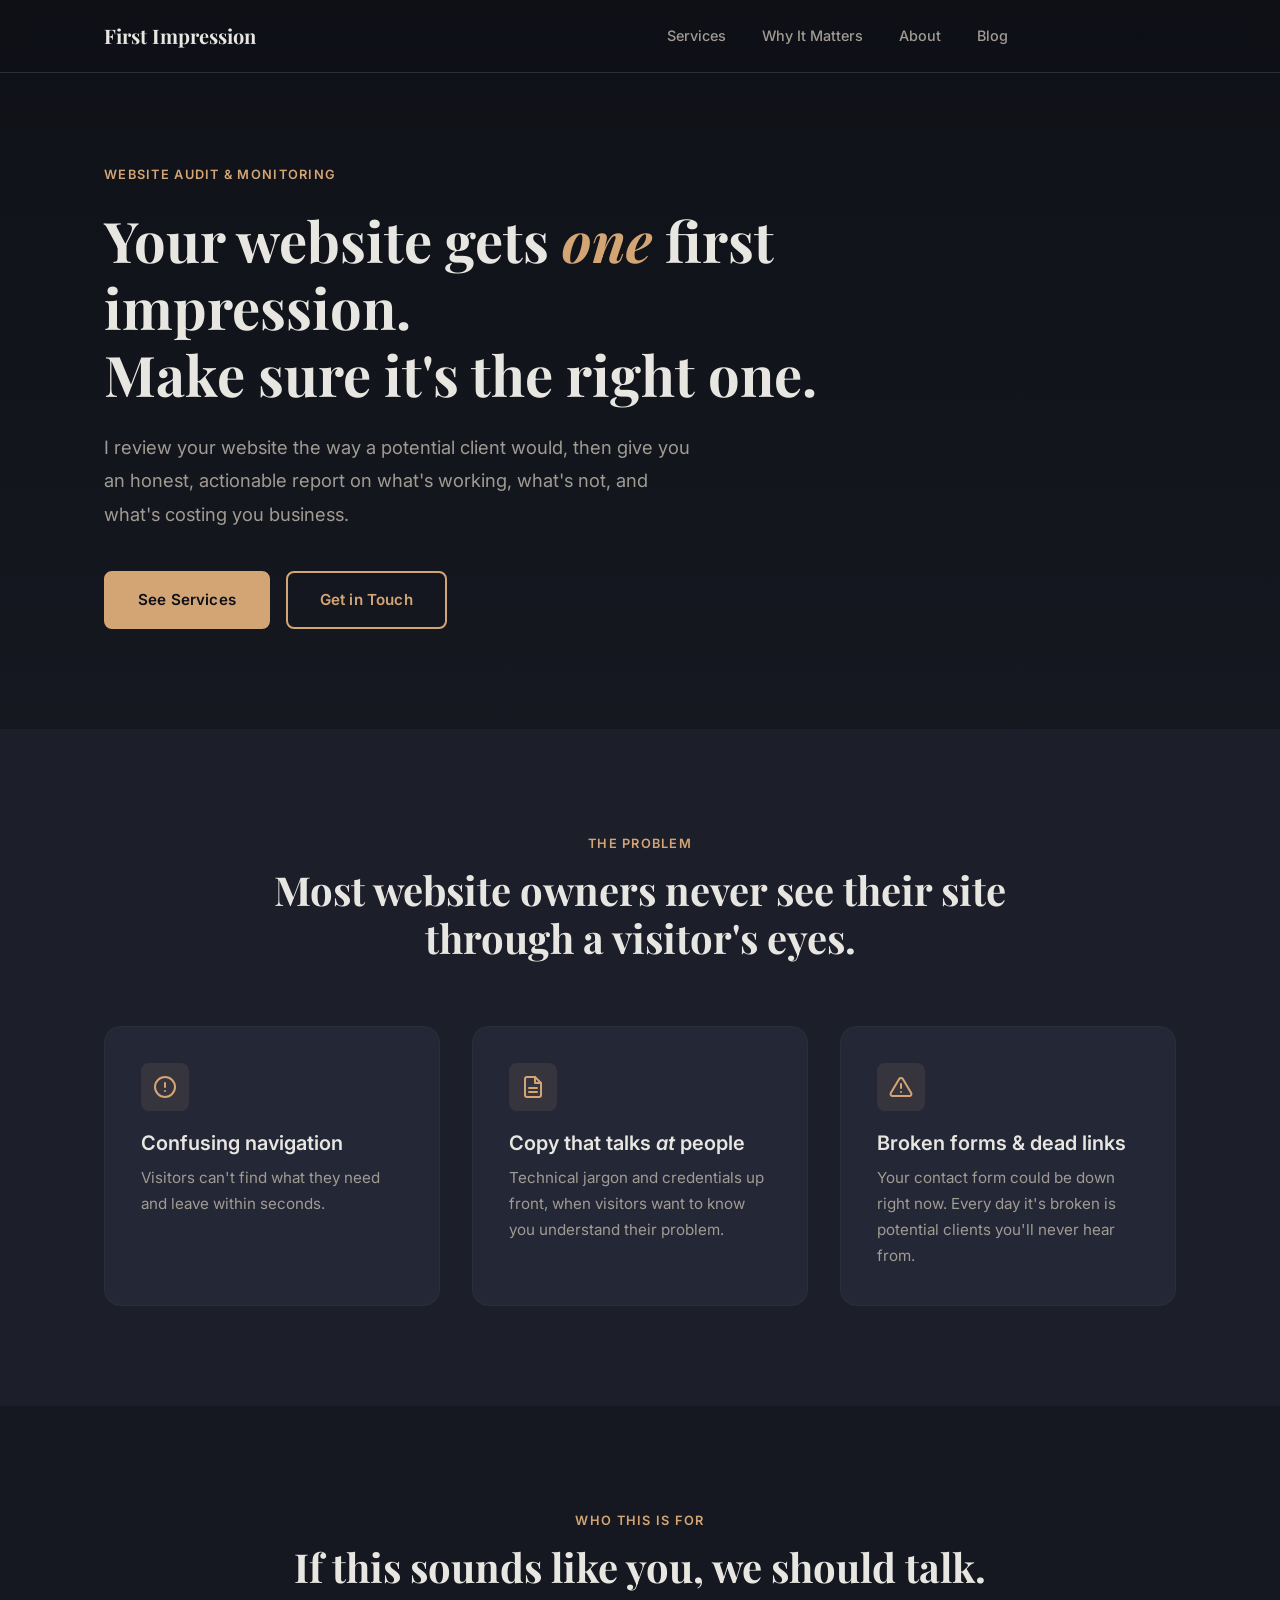
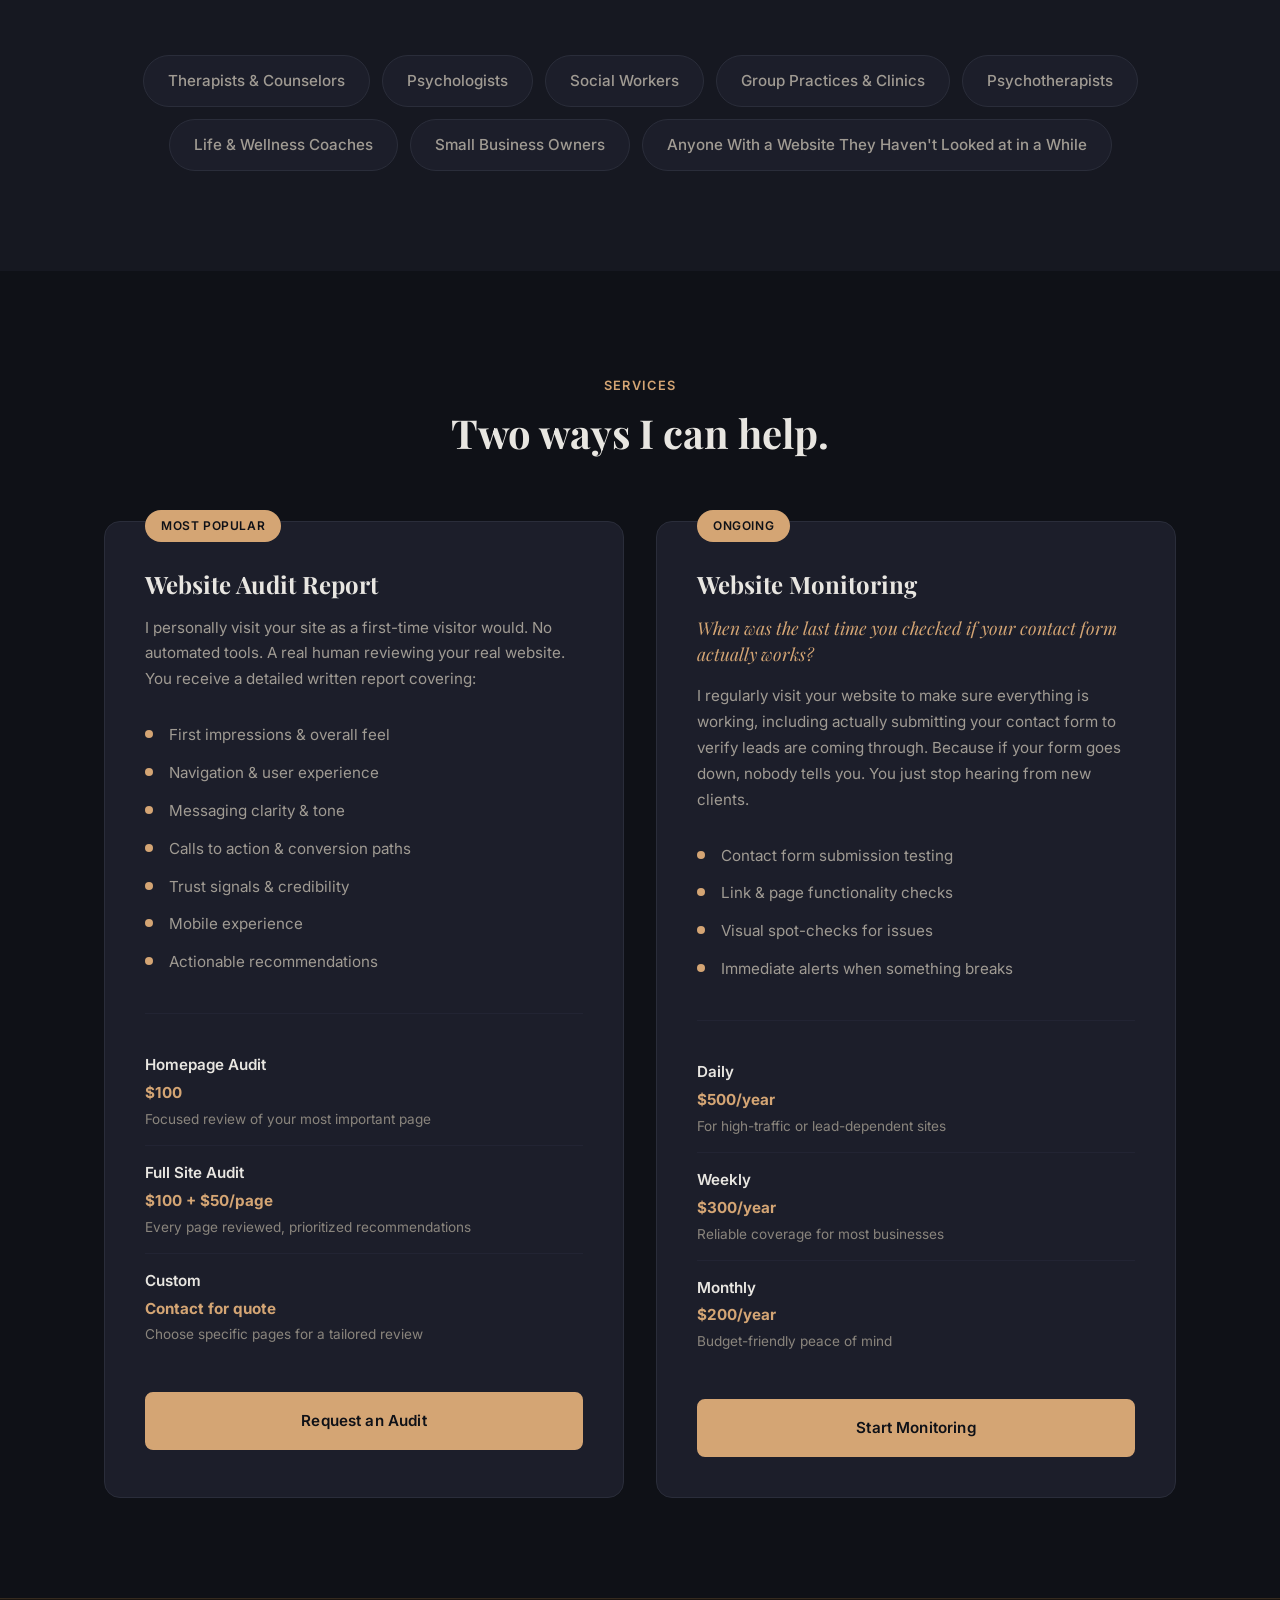
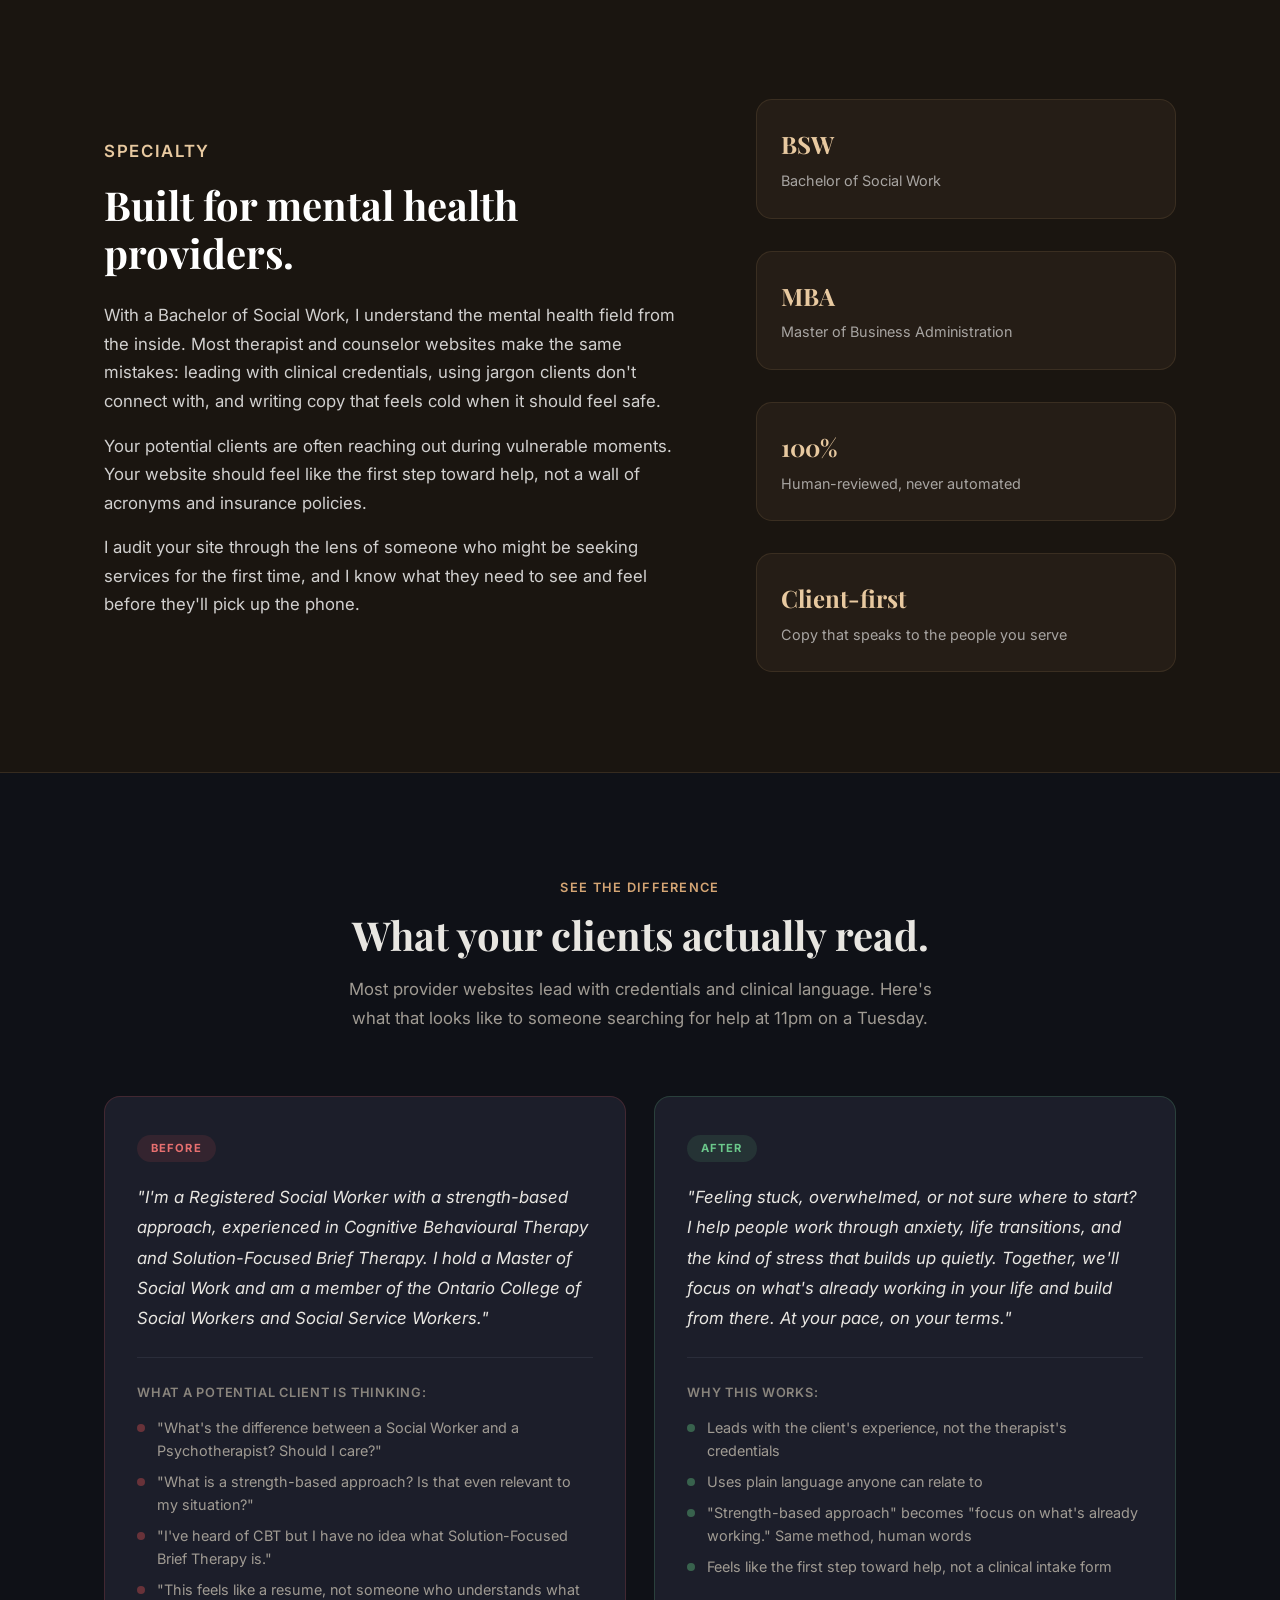
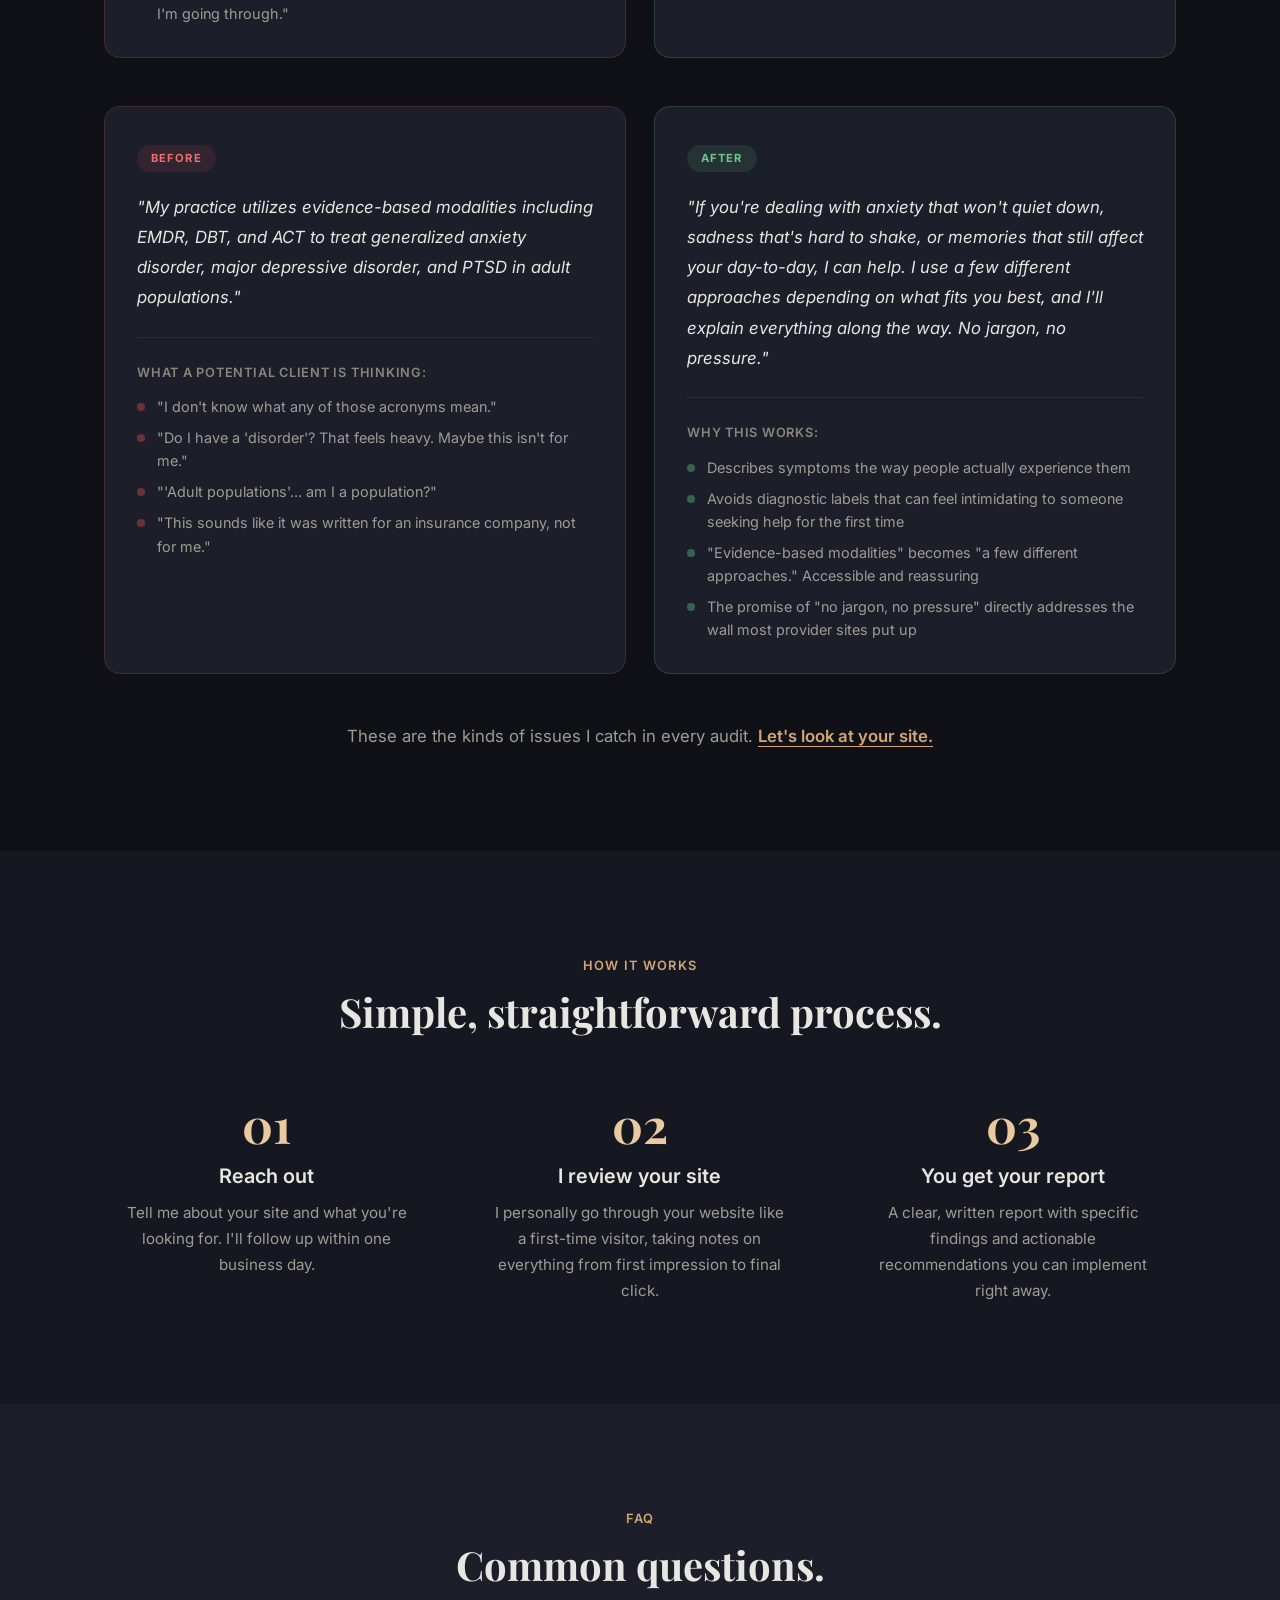
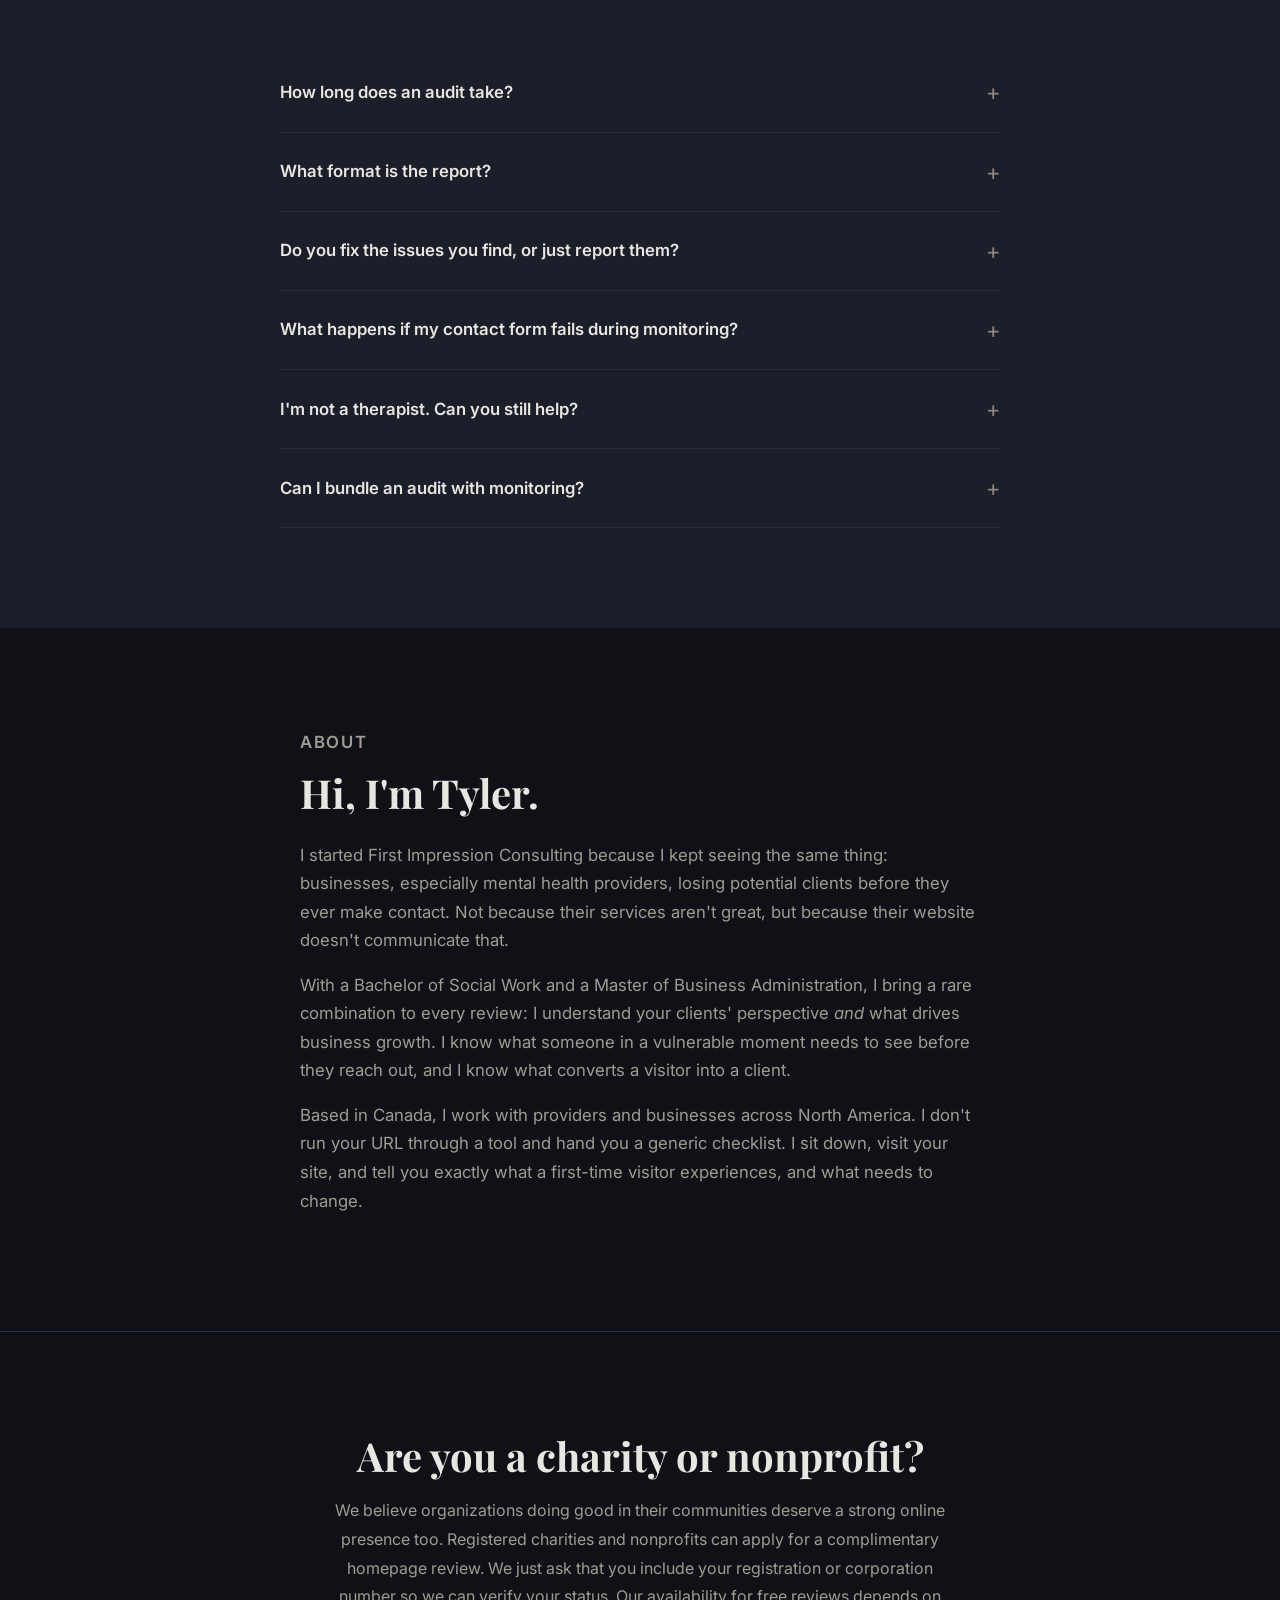
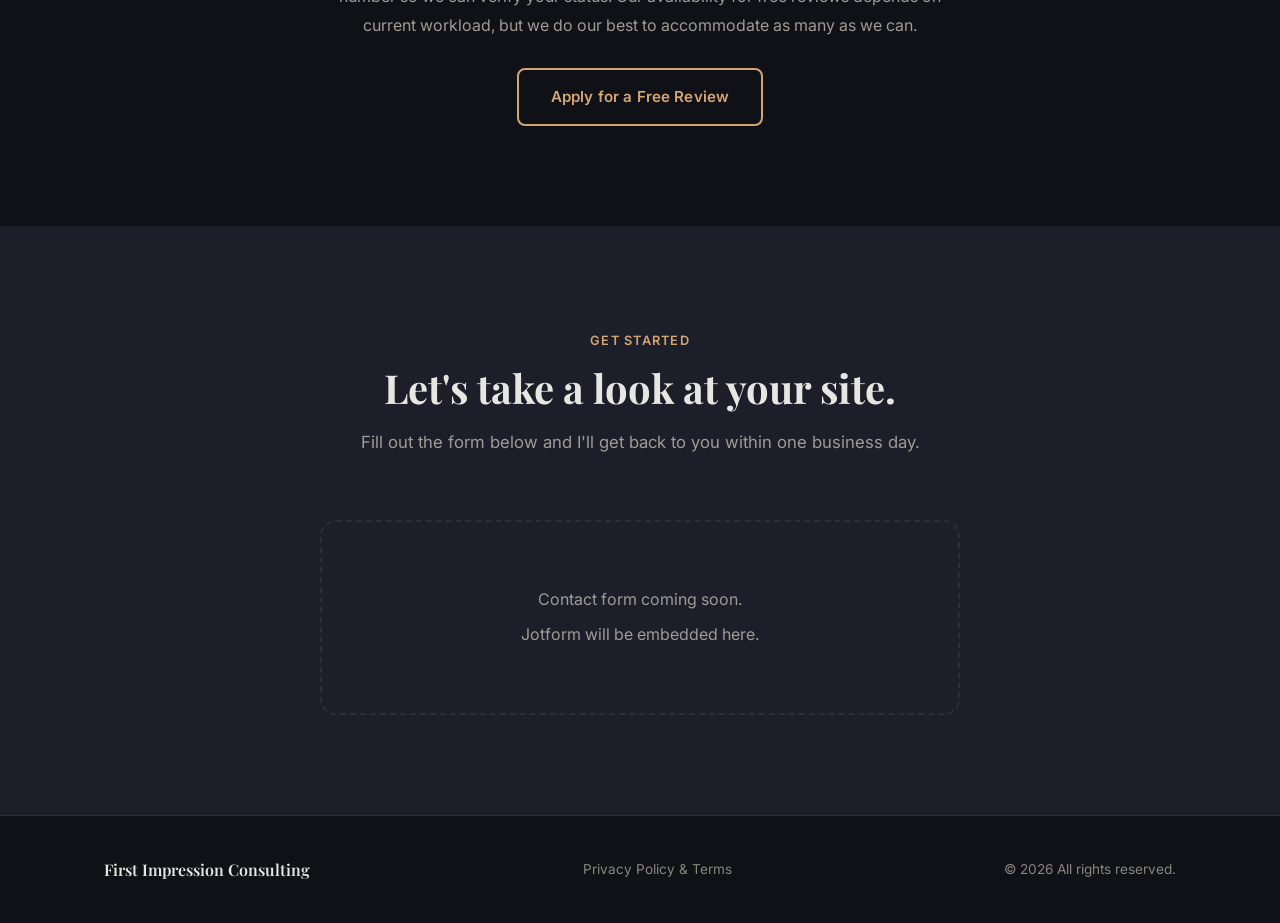
==== index.html @ d7496bbf "Initial site build: First Impression Consulting Dark-mode website with audit and monitoring services" ====
<!DOCTYPE html>
<html lang="en">
<head>
  <meta charset="UTF-8">
  <meta name="viewport" content="width=device-width, initial-scale=1.0">
  <title>First Impression Consulting | Website Audits &amp; Monitoring</title>
  <meta name="description" content="Expert website audits and ongoing monitoring for businesses and mental health providers. Get an honest first impression of your site from a real person.">
  <meta property="og:title" content="First Impression Consulting | Website Audits & Monitoring">
  <meta property="og:description" content="I review your website the way a potential client would, then give you an honest, actionable report on what's working, what's not, and what's costing you business.">
  <meta property="og:type" content="website">
  <meta property="og:locale" content="en_US">
  <meta name="twitter:card" content="summary">
  <meta name="twitter:title" content="First Impression Consulting | Website Audits & Monitoring">
  <meta name="twitter:description" content="I review your website the way a potential client would, then give you an honest, actionable report on what's working, what's not, and what's costing you business.">
  <link rel="preconnect" href="https://fonts.googleapis.com">
  <link rel="preconnect" href="https://fonts.gstatic.com" crossorigin>
  <link href="https://fonts.googleapis.com/css2?family=Inter:wght@400;500;600;700&family=Playfair+Display:wght@600;700&display=swap" rel="stylesheet">
  <link rel="stylesheet" href="styles.css">
</head>
<body>

  <a href="#main-content" class="skip-link">Skip to main content</a>

  <!-- Navigation -->
  <nav class="nav" aria-label="Main navigation">
    <div class="container nav-inner">
      <a href="index.html" class="nav-logo">First Impression</a>
      <ul class="nav-links">
        <li><a href="#services">Services</a></li>
        <li><a href="#why">Why It Matters</a></li>
        <li><a href="#about">About</a></li>
        <li><a href="blog/">Blog</a></li>
        <li><a href="#contact" class="btn btn-sm">Get Started</a></li>
      </ul>
      <button class="nav-toggle" aria-label="Toggle menu" aria-expanded="false">
        <span></span>
        <span></span>
        <span></span>
      </button>
    </div>
  </nav>

  <!-- Hero -->
  <main id="main-content">
  <header class="hero">
    <div class="container">
      <div class="hero-content">
        <p class="hero-label">Website Audit &amp; Monitoring</p>
        <h1>Your website gets <em>one</em> first impression.<br class="desktop-break"> Make sure it's the right one.</h1>
        <p class="hero-sub">I review your website the way a potential client would, then give you an honest, actionable report on what's working, what's not, and what's costing you business.</p>
        <div class="hero-actions">
          <a href="#services" class="btn btn-primary">See Services</a>
          <a href="#contact" class="btn btn-outline">Get in Touch</a>
        </div>
      </div>
    </div>
  </header>

  <!-- Problem Section -->
  <section class="section problem" id="why">
    <div class="container">
      <div class="section-header">
        <p class="section-label">The Problem</p>
        <h2>Most website owners never see their site<br>through a visitor's eyes.</h2>
      </div>
      <div class="problem-grid">
        <div class="problem-card">
          <div class="problem-icon">
            <svg aria-hidden="true" width="24" height="24" fill="none" stroke="currentColor" stroke-width="2" stroke-linecap="round" stroke-linejoin="round"><circle cx="12" cy="12" r="10"/><line x1="12" y1="8" x2="12" y2="12"/><line x1="12" y1="16" x2="12.01" y2="16"/></svg>
          </div>
          <h3>Confusing navigation</h3>
          <p>Visitors can't find what they need and leave within seconds.</p>
        </div>
        <div class="problem-card">
          <div class="problem-icon">
            <svg aria-hidden="true" width="24" height="24" fill="none" stroke="currentColor" stroke-width="2" stroke-linecap="round" stroke-linejoin="round"><path d="M14 2H6a2 2 0 0 0-2 2v16a2 2 0 0 0 2 2h12a2 2 0 0 0 2-2V8z"/><polyline points="14 2 14 8 20 8"/><line x1="16" y1="13" x2="8" y2="13"/><line x1="16" y1="17" x2="8" y2="17"/></svg>
          </div>
          <h3>Copy that talks <em>at</em> people</h3>
          <p>Technical jargon and credentials up front, when visitors want to know you understand their problem.</p>
        </div>
        <div class="problem-card">
          <div class="problem-icon">
            <svg aria-hidden="true" width="24" height="24" fill="none" stroke="currentColor" stroke-width="2" stroke-linecap="round" stroke-linejoin="round"><path d="M10.29 3.86L1.82 18a2 2 0 0 0 1.71 3h16.94a2 2 0 0 0 1.71-3L13.71 3.86a2 2 0 0 0-3.42 0z"/><line x1="12" y1="9" x2="12" y2="13"/><line x1="12" y1="17" x2="12.01" y2="17"/></svg>
          </div>
          <h3>Broken forms &amp; dead links</h3>
          <p>Your contact form could be down right now. Every day it's broken is potential clients you'll never hear from.</p>
        </div>
      </div>
    </div>
  </section>

  <!-- Who This Is For -->
  <section class="section who-for">
    <div class="container">
      <div class="section-header">
        <p class="section-label">Who This Is For</p>
        <h2>If this sounds like you, we should talk.</h2>
      </div>
      <div class="who-grid">
        <div class="who-item">Therapists &amp; Counselors</div>
        <div class="who-item">Psychologists</div>
        <div class="who-item">Social Workers</div>
        <div class="who-item">Group Practices &amp; Clinics</div>
        <div class="who-item">Psychotherapists</div>
        <div class="who-item">Life &amp; Wellness Coaches</div>
        <div class="who-item">Small Business Owners</div>
        <div class="who-item">Anyone With a Website They Haven't Looked at in a While</div>
      </div>
    </div>
  </section>

  <!-- Services -->
  <section class="section services" id="services">
    <div class="container">
      <div class="section-header">
        <p class="section-label">Services</p>
        <h2>Two ways I can help.</h2>
      </div>
      <div class="services-grid">

        <!-- Service 1: Audit -->
        <div class="service-card">
          <div class="service-badge">Most Popular</div>
          <h3>Website Audit Report</h3>
          <p class="service-desc">I personally visit your site as a first-time visitor would. No automated tools. A real human reviewing your real website. You receive a detailed written report covering:</p>
          <ul class="service-list">
            <li>First impressions &amp; overall feel</li>
            <li>Navigation &amp; user experience</li>
            <li>Messaging clarity &amp; tone</li>
            <li>Calls to action &amp; conversion paths</li>
            <li>Trust signals &amp; credibility</li>
            <li>Mobile experience</li>
            <li>Actionable recommendations</li>
          </ul>
          <div class="service-options">
            <div class="service-option">
              <span class="option-label">Homepage Audit</span>
              <span class="option-price">$100</span>
              <span class="option-detail">Focused review of your most important page</span>
            </div>
            <div class="service-option">
              <span class="option-label">Full Site Audit</span>
              <span class="option-price">$100 + $50/page</span>
              <span class="option-detail">Every page reviewed, prioritized recommendations</span>
            </div>
            <div class="service-option">
              <span class="option-label">Custom</span>
              <span class="option-price">Contact for quote</span>
              <span class="option-detail">Choose specific pages for a tailored review</span>
            </div>
          </div>
          <a href="#contact" class="btn btn-primary btn-full">Request an Audit</a>
        </div>

        <!-- Service 2: Monitoring -->
        <div class="service-card">
          <div class="service-badge service-badge-alt">Ongoing</div>
          <h3>Website Monitoring</h3>
          <p class="service-callout">When was the last time you checked if your contact form actually works?</p>
          <p class="service-desc">I regularly visit your website to make sure everything is working, including actually submitting your contact form to verify leads are coming through. Because if your form goes down, nobody tells you. You just stop hearing from new clients.</p>
          <ul class="service-list">
            <li>Contact form submission testing</li>
            <li>Link &amp; page functionality checks</li>
            <li>Visual spot-checks for issues</li>
            <li>Immediate alerts when something breaks</li>
          </ul>
          <div class="service-options">
            <div class="service-option">
              <span class="option-label">Daily</span>
              <span class="option-price">$500/year</span>
              <span class="option-detail">For high-traffic or lead-dependent sites</span>
            </div>
            <div class="service-option">
              <span class="option-label">Weekly</span>
              <span class="option-price">$300/year</span>
              <span class="option-detail">Reliable coverage for most businesses</span>
            </div>
            <div class="service-option">
              <span class="option-label">Monthly</span>
              <span class="option-price">$200/year</span>
              <span class="option-detail">Budget-friendly peace of mind</span>
            </div>
          </div>
          <a href="#contact" class="btn btn-primary btn-full">Start Monitoring</a>
        </div>

      </div>
    </div>
  </section>

  <!-- Specialty -->
  <section class="section specialty">
    <div class="container">
      <div class="specialty-inner">
        <div class="specialty-content">
          <p class="section-label">Specialty</p>
          <h2>Built for mental health providers.</h2>
          <p>With a Bachelor of Social Work, I understand the mental health field from the inside. Most therapist and counselor websites make the same mistakes: leading with clinical credentials, using jargon clients don't connect with, and writing copy that feels cold when it should feel safe.</p>
          <p>Your potential clients are often reaching out during vulnerable moments. Your website should feel like the first step toward help, not a wall of acronyms and insurance policies.</p>
          <p>I audit your site through the lens of someone who might be seeking services for the first time, and I know what they need to see and feel before they'll pick up the phone.</p>
        </div>
        <div class="specialty-highlights">
          <div class="highlight">
            <span class="highlight-number">BSW</span>
            <span class="highlight-text">Bachelor of Social Work</span>
          </div>
          <div class="highlight">
            <span class="highlight-number">MBA</span>
            <span class="highlight-text">Master of Business Administration</span>
          </div>
          <div class="highlight">
            <span class="highlight-number">100%</span>
            <span class="highlight-text">Human-reviewed, never automated</span>
          </div>
          <div class="highlight">
            <span class="highlight-number">Client-first</span>
            <span class="highlight-text">Copy that speaks to the people you serve</span>
          </div>
        </div>
      </div>
    </div>
  </section>

  <!-- Before & After Examples -->
  <section class="section examples" id="examples">
    <div class="container">
      <div class="section-header">
        <p class="section-label">See the Difference</p>
        <h2>What your clients actually read.</h2>
        <p class="examples-intro">Most provider websites lead with credentials and clinical language. Here's what that looks like to someone searching for help at 11pm on a Tuesday.</p>
      </div>

      <div class="example-block">
        <div class="example-card example-before">
          <div class="example-tag">Before</div>
          <p class="example-text">"I'm a Registered Social Worker with a strength-based approach, experienced in Cognitive Behavioural Therapy and Solution-Focused Brief Therapy. I hold a Master of Social Work and am a member of the Ontario College of Social Workers and Social Service Workers."</p>
          <div class="example-problems">
            <p class="example-problems-label">What a potential client is thinking:</p>
            <ul>
              <li>"What's the difference between a Social Worker and a Psychotherapist? Should I care?"</li>
              <li>"What is a strength-based approach? Is that even relevant to my situation?"</li>
              <li>"I've heard of CBT but I have no idea what Solution-Focused Brief Therapy is."</li>
              <li>"This feels like a resume, not someone who understands what I'm going through."</li>
            </ul>
          </div>
        </div>
        <div class="example-card example-after">
          <div class="example-tag">After</div>
          <p class="example-text">"Feeling stuck, overwhelmed, or not sure where to start? I help people work through anxiety, life transitions, and the kind of stress that builds up quietly. Together, we'll focus on what's already working in your life and build from there. At your pace, on your terms."</p>
          <div class="example-whyworks">
            <p class="example-problems-label">Why this works:</p>
            <ul>
              <li>Leads with the client's experience, not the therapist's credentials</li>
              <li>Uses plain language anyone can relate to</li>
              <li>"Strength-based approach" becomes "focus on what's already working." Same method, human words</li>
              <li>Feels like the first step toward help, not a clinical intake form</li>
            </ul>
          </div>
        </div>
      </div>

      <div class="example-block">
        <div class="example-card example-before">
          <div class="example-tag">Before</div>
          <p class="example-text">"My practice utilizes evidence-based modalities including EMDR, DBT, and ACT to treat generalized anxiety disorder, major depressive disorder, and PTSD in adult populations."</p>
          <div class="example-problems">
            <p class="example-problems-label">What a potential client is thinking:</p>
            <ul>
              <li>"I don't know what any of those acronyms mean."</li>
              <li>"Do I have a 'disorder'? That feels heavy. Maybe this isn't for me."</li>
              <li>"'Adult populations'... am I a population?"</li>
              <li>"This sounds like it was written for an insurance company, not for me."</li>
            </ul>
          </div>
        </div>
        <div class="example-card example-after">
          <div class="example-tag">After</div>
          <p class="example-text">"If you're dealing with anxiety that won't quiet down, sadness that's hard to shake, or memories that still affect your day-to-day, I can help. I use a few different approaches depending on what fits you best, and I'll explain everything along the way. No jargon, no pressure."</p>
          <div class="example-whyworks">
            <p class="example-problems-label">Why this works:</p>
            <ul>
              <li>Describes symptoms the way people actually experience them</li>
              <li>Avoids diagnostic labels that can feel intimidating to someone seeking help for the first time</li>
              <li>"Evidence-based modalities" becomes "a few different approaches." Accessible and reassuring</li>
              <li>The promise of "no jargon, no pressure" directly addresses the wall most provider sites put up</li>
            </ul>
          </div>
        </div>
      </div>

      <p class="examples-cta">These are the kinds of issues I catch in every audit. <a href="#contact">Let's look at your site.</a></p>
    </div>
  </section>

  <!-- How It Works -->
  <section class="section how-it-works">
    <div class="container">
      <div class="section-header">
        <p class="section-label">How It Works</p>
        <h2>Simple, straightforward process.</h2>
      </div>
      <div class="steps">
        <div class="step">
          <div class="step-num">01</div>
          <h3>Reach out</h3>
          <p>Tell me about your site and what you're looking for. I'll follow up within one business day.</p>
        </div>
        <div class="step">
          <div class="step-num">02</div>
          <h3>I review your site</h3>
          <p>I personally go through your website like a first-time visitor, taking notes on everything from first impression to final click.</p>
        </div>
        <div class="step">
          <div class="step-num">03</div>
          <h3>You get your report</h3>
          <p>A clear, written report with specific findings and actionable recommendations you can implement right away.</p>
        </div>
      </div>
    </div>
  </section>

  <!-- FAQ -->
  <section class="section faq" id="faq">
    <div class="container">
      <div class="section-header">
        <p class="section-label">FAQ</p>
        <h2>Common questions.</h2>
      </div>
      <div class="faq-list">
        <details class="faq-item">
          <summary>How long does an audit take?</summary>
          <p>Most homepage audits are delivered within 3 business days. Full site audits depend on the number of pages, but I'll give you a timeline upfront before we start.</p>
        </details>
        <details class="faq-item">
          <summary>What format is the report?</summary>
          <p>You'll receive a written PDF report with specific observations, screenshots where relevant, and prioritized recommendations. It's designed to be actionable, not overwhelming.</p>
        </details>
        <details class="faq-item">
          <summary>Do you fix the issues you find, or just report them?</summary>
          <p>I focus on identifying issues and giving you clear recommendations. I don't do development or design work, but my reports are detailed enough to hand directly to your web developer or designer.</p>
        </details>
        <details class="faq-item">
          <summary>What happens if my contact form fails during monitoring?</summary>
          <p>I'll notify you immediately by email so you can address it right away. Every day a broken form goes unnoticed is a day potential clients can't reach you.</p>
        </details>
        <details class="faq-item">
          <summary>I'm not a therapist. Can you still help?</summary>
          <p>Absolutely. While I specialize in mental health provider websites, the fundamentals of first impressions, clear messaging, and working contact forms apply to any business. I work with small businesses across industries.</p>
        </details>
        <details class="faq-item">
          <summary>Can I bundle an audit with monitoring?</summary>
          <p>Yes. If you'd like both services, reach out and we can put together something that works for you.</p>
        </details>
      </div>
    </div>
  </section>

  <!-- About -->
  <section class="section about" id="about">
    <div class="container">
      <div class="about-inner">
        <div class="about-content">
          <p class="section-label">About</p>
          <h2>Hi, I'm Tyler.</h2>
          <p>I started First Impression Consulting because I kept seeing the same thing: businesses, especially mental health providers, losing potential clients before they ever make contact. Not because their services aren't great, but because their website doesn't communicate that.</p>
          <p>With a Bachelor of Social Work and a Master of Business Administration, I bring a rare combination to every review: I understand your clients' perspective <em>and</em> what drives business growth. I know what someone in a vulnerable moment needs to see before they reach out, and I know what converts a visitor into a client.</p>
          <p>Based in Canada, I work with providers and businesses across North America. I don't run your URL through a tool and hand you a generic checklist. I sit down, visit your site, and tell you exactly what a first-time visitor experiences, and what needs to change.</p>
        </div>
      </div>
    </div>
  </section>

  <!-- Charity -->
  <section class="section charity">
    <div class="container">
      <div class="charity-inner">
        <h2>Are you a charity or nonprofit?</h2>
        <p>We believe organizations doing good in their communities deserve a strong online presence too. Registered charities and nonprofits can apply for a complimentary homepage review. We just ask that you include your registration or corporation number so we can verify your status. Our availability for free reviews depends on current workload, but we do our best to accommodate as many as we can.</p>
        <a href="#contact" class="btn btn-outline">Apply for a Free Review</a>
      </div>
    </div>
  </section>

  <!-- Contact / CTA -->
  <section class="section contact" id="contact">
    <div class="container">
      <div class="contact-inner">
        <div class="section-header">
          <p class="section-label">Get Started</p>
          <h2>Let's take a look at your site.</h2>
          <p class="contact-sub">Fill out the form below and I'll get back to you within one business day.</p>
        </div>
        <div class="form-placeholder" id="jotform-embed">
          <!-- Jotform embed will go here -->
          <div class="form-placeholder-inner">
            <p>Contact form coming soon.</p>
            <p class="form-placeholder-note">Jotform will be embedded here.</p>
          </div>
        </div>
      </div>
    </div>
  </section>
  </main>

  <!-- Footer -->
  <footer class="footer">
    <div class="container footer-inner">
      <p class="footer-brand">First Impression Consulting</p>
      <div class="footer-links">
        <a href="privacy.html">Privacy Policy & Terms</a>
      </div>
      <p class="footer-copy">&copy; 2026 All rights reserved.</p>
    </div>
  </footer>

  <script src="script.js"></script>
</body>
</html>
---- styles.css ----
/* ============================================
   First Impression Consulting — Styles
   ============================================ */

:root {
  --color-bg: #0F1117;
  --color-bg-alt: #161821;
  --color-surface: #1C1E2A;
  --color-surface-raised: #242736;
  --color-text: #E8E6E1;
  --color-text-secondary: #A09B93;
  --color-text-muted: #8A857D;
  --color-accent: #D4A574;
  --color-accent-hover: #E0B88A;
  --color-highlight: #D4A574;
  --color-highlight-light: #E8C9A0;
  --color-border: #2A2D3A;
  --color-border-light: #222433;

  --font-body: 'Inter', -apple-system, BlinkMacSystemFont, sans-serif;
  --font-heading: 'Playfair Display', Georgia, serif;

  --container: 1120px;
  --radius: 8px;
  --radius-lg: 16px;
  --shadow-sm: 0 1px 3px rgba(0,0,0,0.2), 0 1px 2px rgba(0,0,0,0.3);
  --shadow-md: 0 4px 12px rgba(0,0,0,0.3), 0 2px 4px rgba(0,0,0,0.2);
  --shadow-lg: 0 12px 40px rgba(0,0,0,0.4), 0 4px 12px rgba(0,0,0,0.2);
  --transition: 0.2s ease;
}

/* Reset */
*, *::before, *::after {
  margin: 0;
  padding: 0;
  box-sizing: border-box;
}

html {
  scroll-behavior: smooth;
  scroll-padding-top: 80px;
}

body {
  font-family: var(--font-body);
  font-size: 16px;
  line-height: 1.7;
  color: var(--color-text);
  background: var(--color-bg);
  -webkit-font-smoothing: antialiased;
  -moz-osx-font-smoothing: grayscale;
}

img { max-width: 100%; display: block; }
a { color: inherit; text-decoration: none; }
ul { list-style: none; }

/* Skip link */
.skip-link {
  position: absolute;
  top: -100%;
  left: 16px;
  padding: 12px 24px;
  background: var(--color-accent);
  color: var(--color-bg);
  font-size: 0.9rem;
  font-weight: 600;
  border-radius: var(--radius);
  z-index: 9999;
  transition: top 0.2s;
}

.skip-link:focus {
  top: 12px;
}

/* Focus styles */
:focus-visible {
  outline: 2px solid var(--color-highlight);
  outline-offset: 3px;
}

.btn:focus-visible {
  outline: 2px solid var(--color-highlight);
  outline-offset: 3px;
}

/* Desktop-only line break */
.desktop-break {
  display: inline;
}


/* Container */
.container {
  max-width: var(--container);
  margin: 0 auto;
  padding: 0 24px;
}

/* Typography */
h1, h2, h3 {
  font-family: var(--font-heading);
  font-weight: 700;
  line-height: 1.2;
  color: var(--color-text);
}

h1 { font-size: clamp(2.2rem, 5vw, 3.5rem); }
h2 { font-size: clamp(1.8rem, 3.5vw, 2.5rem); }
h3 { font-size: 1.25rem; }

h1 em, h2 em {
  font-style: italic;
  color: var(--color-highlight);
}

/* Buttons */
.btn {
  display: inline-flex;
  align-items: center;
  justify-content: center;
  padding: 14px 32px;
  font-family: var(--font-body);
  font-size: 0.95rem;
  font-weight: 600;
  border-radius: var(--radius);
  border: 2px solid transparent;
  cursor: pointer;
  transition: all var(--transition);
  letter-spacing: 0.01em;
}

.btn-sm {
  padding: 10px 24px;
  font-size: 0.875rem;
}

.btn-primary {
  background: var(--color-accent);
  color: var(--color-bg);
  border-color: var(--color-accent);
}

.btn-primary:hover {
  background: var(--color-accent-hover);
  border-color: var(--color-accent-hover);
  transform: translateY(-1px);
  box-shadow: var(--shadow-md);
}

.btn-outline {
  background: transparent;
  color: var(--color-accent);
  border-color: var(--color-accent);
}

.btn-outline:hover {
  background: var(--color-accent);
  color: var(--color-bg);
  transform: translateY(-1px);
}

.btn-full {
  width: 100%;
  margin-top: 24px;
}

/* ============================================
   Navigation
   ============================================ */
.nav {
  position: fixed;
  top: 0;
  left: 0;
  right: 0;
  z-index: 1000;
  background: rgba(15, 17, 23, 0.88);
  backdrop-filter: blur(12px);
  -webkit-backdrop-filter: blur(12px);
  border-bottom: 1px solid var(--color-border);
}

.nav-inner {
  display: flex;
  align-items: center;
  justify-content: space-between;
  height: 72px;
}

.nav-logo {
  font-family: var(--font-heading);
  font-size: 1.25rem;
  font-weight: 700;
  color: var(--color-text);
}

.nav-links {
  display: flex;
  align-items: center;
  gap: 36px;
}

.nav-links a {
  font-size: 0.9rem;
  font-weight: 500;
  color: var(--color-text-secondary);
  transition: color var(--transition);
}

.nav-links a:hover {
  color: var(--color-text);
}

.nav-links .btn {
  color: var(--color-bg);
}

.nav-toggle {
  display: none;
  flex-direction: column;
  gap: 5px;
  background: none;
  border: none;
  cursor: pointer;
  padding: 4px;
}

.nav-toggle span {
  width: 24px;
  height: 2px;
  background: var(--color-text-secondary);
  border-radius: 2px;
  transition: all var(--transition);
}

/* ============================================
   Hero
   ============================================ */
.hero {
  padding: 160px 0 100px;
  background: linear-gradient(180deg, var(--color-bg) 0%, var(--color-bg-alt) 100%);
}

.hero-content {
  max-width: 720px;
}

.hero-label {
  display: inline-block;
  font-size: 0.8rem;
  font-weight: 600;
  letter-spacing: 0.1em;
  text-transform: uppercase;
  color: var(--color-highlight);
  margin-bottom: 20px;
}

.hero h1 {
  margin-bottom: 24px;
}

.hero-sub {
  font-size: 1.15rem;
  line-height: 1.8;
  color: var(--color-text-secondary);
  max-width: 600px;
  margin-bottom: 40px;
}

.hero-actions {
  display: flex;
  gap: 16px;
  flex-wrap: wrap;
}

/* ============================================
   Sections (shared)
   ============================================ */
.section {
  padding: 100px 0;
}

.section-header {
  text-align: center;
  margin-bottom: 64px;
}

.section-label {
  display: inline-block;
  font-size: 0.8rem;
  font-weight: 600;
  letter-spacing: 0.1em;
  text-transform: uppercase;
  color: var(--color-highlight);
  margin-bottom: 12px;
}

.section-header h2 {
  margin-bottom: 16px;
}

/* ============================================
   Problem Section
   ============================================ */
.problem {
  background: var(--color-surface);
}

.problem-card {
  background: var(--color-surface-raised);
}

.problem-grid {
  display: grid;
  grid-template-columns: repeat(3, 1fr);
  gap: 32px;
}

.problem-card {
  padding: 36px;
  border: 1px solid var(--color-border);
  border-radius: var(--radius-lg);
  transition: all var(--transition);
}


.problem-icon {
  width: 48px;
  height: 48px;
  display: flex;
  align-items: center;
  justify-content: center;
  background: rgba(212, 165, 116, 0.1);
  border-radius: var(--radius);
  margin-bottom: 20px;
  color: var(--color-highlight);
}

.problem-card h3 {
  margin-bottom: 10px;
  font-family: var(--font-body);
  font-weight: 600;
}

.problem-card p {
  color: var(--color-text-secondary);
  font-size: 0.95rem;
}

/* ============================================
   Who This Is For
   ============================================ */
.who-for {
  background: var(--color-bg-alt);
}

.who-grid {
  display: flex;
  flex-wrap: wrap;
  gap: 12px;
  justify-content: center;
}

.who-item {
  padding: 12px 24px;
  background: var(--color-surface);
  border: 1px solid var(--color-border);
  border-radius: 40px;
  font-size: 0.95rem;
  font-weight: 500;
  color: var(--color-text-secondary);
}

/* ============================================
   Services
   ============================================ */
.services {
  background: var(--color-bg);
}

.services-grid {
  display: grid;
  grid-template-columns: repeat(2, 1fr);
  gap: 32px;
}

.service-card {
  position: relative;
  background: var(--color-surface);
  border: 1px solid var(--color-border);
  border-radius: var(--radius-lg);
  padding: 48px 40px 40px;
  transition: all var(--transition);
}

.service-card:hover {
  box-shadow: var(--shadow-lg);
  transform: translateY(-2px);
}

.service-callout {
  font-family: var(--font-heading);
  font-size: 1.1rem;
  font-style: italic;
  color: var(--color-highlight);
  margin-bottom: 16px;
  line-height: 1.5;
}

.service-badge {
  position: absolute;
  top: -12px;
  left: 40px;
  padding: 6px 16px;
  background: var(--color-accent);
  color: var(--color-bg);
  font-size: 0.75rem;
  font-weight: 600;
  letter-spacing: 0.05em;
  text-transform: uppercase;
  border-radius: 20px;
}

.service-badge-alt {
  background: var(--color-highlight);
}

.service-card h3 {
  font-size: 1.5rem;
  margin-bottom: 16px;
}

.service-desc {
  color: var(--color-text-secondary);
  margin-bottom: 24px;
  font-size: 0.95rem;
}

.service-list {
  margin-bottom: 32px;
}

.service-list li {
  position: relative;
  padding: 6px 0 6px 24px;
  font-size: 0.95rem;
  color: var(--color-text-secondary);
}

.service-list li::before {
  content: '';
  position: absolute;
  left: 0;
  top: 14px;
  width: 8px;
  height: 8px;
  background: var(--color-highlight);
  border-radius: 50%;
}

.service-options {
  border-top: 1px solid var(--color-border-light);
  padding-top: 24px;
  margin-bottom: 8px;
}

.service-option {
  display: flex;
  flex-direction: column;
  gap: 2px;
  padding: 14px 0;
  border-bottom: 1px solid var(--color-border-light);
}

.service-option:last-child {
  border-bottom: none;
}

.option-label {
  font-weight: 600;
  font-size: 0.95rem;
}

.option-price {
  font-weight: 700;
  font-size: 0.95rem;
  color: var(--color-highlight);
}

.option-detail {
  font-size: 0.85rem;
  color: var(--color-text-muted);
}

/* ============================================
   Specialty
   ============================================ */
.specialty {
  background: #1A1510;
  color: #fff;
  border-top: 1px solid rgba(212, 165, 116, 0.15);
  border-bottom: 1px solid rgba(212, 165, 116, 0.15);
}

.specialty-inner {
  display: grid;
  grid-template-columns: 1.4fr 1fr;
  gap: 64px;
  align-items: center;
}

.specialty .section-label {
  color: var(--color-highlight-light);
}

.specialty h2 {
  color: #fff;
  margin-bottom: 24px;
}

.specialty-content p {
  color: rgba(255,255,255,0.8);
  margin-bottom: 16px;
  font-size: 1.05rem;
}

.specialty-highlights {
  display: flex;
  flex-direction: column;
  gap: 32px;
}

.highlight {
  display: flex;
  flex-direction: column;
  gap: 4px;
  padding: 24px;
  background: rgba(212, 165, 116, 0.06);
  border-radius: var(--radius-lg);
  border: 1px solid rgba(212, 165, 116, 0.12);
}

.highlight-number {
  font-family: var(--font-heading);
  font-size: 1.5rem;
  font-weight: 700;
  color: var(--color-highlight-light);
}

.highlight-text {
  font-size: 0.9rem;
  color: rgba(255,255,255,0.6);
}

/* ============================================
   Before & After Examples
   ============================================ */
.examples {
  background: var(--color-bg);
}

.examples-intro {
  color: var(--color-text-secondary);
  font-size: 1.05rem;
  max-width: 600px;
  margin: 0 auto;
}

.example-block {
  display: grid;
  grid-template-columns: 1fr 1fr;
  gap: 28px;
  margin-bottom: 48px;
}

.example-block:last-of-type {
  margin-bottom: 0;
}

.example-card {
  position: relative;
  padding: 36px 32px 32px;
  border-radius: var(--radius-lg);
  border: 1px solid var(--color-border);
}

.example-before {
  background: var(--color-surface);
  border-color: rgba(220, 80, 80, 0.2);
}

.example-after {
  background: var(--color-surface);
  border-color: rgba(100, 200, 130, 0.2);
}

.example-tag {
  display: inline-block;
  padding: 4px 14px;
  font-size: 0.7rem;
  font-weight: 700;
  letter-spacing: 0.1em;
  text-transform: uppercase;
  border-radius: 20px;
  margin-bottom: 20px;
}

.example-before .example-tag {
  background: rgba(220, 80, 80, 0.12);
  color: #E87070;
}

.example-after .example-tag {
  background: rgba(100, 200, 130, 0.12);
  color: #6BC88B;
}

.example-text {
  font-size: 1.05rem;
  line-height: 1.8;
  color: var(--color-text);
  font-style: italic;
  margin-bottom: 24px;
  padding-bottom: 24px;
  border-bottom: 1px solid var(--color-border);
}

.example-problems-label {
  font-size: 0.8rem;
  font-weight: 600;
  text-transform: uppercase;
  letter-spacing: 0.06em;
  color: var(--color-text-muted);
  margin-bottom: 12px;
}

.example-problems ul,
.example-whyworks ul {
  display: flex;
  flex-direction: column;
  gap: 8px;
}

.example-problems li,
.example-whyworks li {
  position: relative;
  padding-left: 20px;
  font-size: 0.9rem;
  color: var(--color-text-secondary);
  line-height: 1.6;
}

.example-problems li::before {
  content: '';
  position: absolute;
  left: 0;
  top: 8px;
  width: 8px;
  height: 8px;
  border-radius: 50%;
  background: rgba(220, 80, 80, 0.4);
}

.example-whyworks li::before {
  content: '';
  position: absolute;
  left: 0;
  top: 8px;
  width: 8px;
  height: 8px;
  border-radius: 50%;
  background: rgba(100, 200, 130, 0.4);
}

.examples-cta {
  text-align: center;
  margin-top: 48px;
  font-size: 1.05rem;
  color: var(--color-text-secondary);
}

.examples-cta a {
  color: var(--color-accent);
  font-weight: 600;
  border-bottom: 1px solid var(--color-accent);
  transition: color var(--transition);
}

.examples-cta a:hover {
  color: var(--color-accent-hover);
  border-color: var(--color-accent-hover);
}

@media (max-width: 900px) {
  .example-block {
    grid-template-columns: 1fr;
  }
}

/* ============================================
   How It Works
   ============================================ */
.how-it-works {
  background: var(--color-bg-alt);
}

.steps {
  display: grid;
  grid-template-columns: repeat(3, 1fr);
  gap: 48px;
}

.step {
  text-align: center;
  padding: 0 16px;
}

.step-num {
  font-family: var(--font-heading);
  font-size: 3rem;
  font-weight: 700;
  color: var(--color-highlight-light);
  margin-bottom: 16px;
  line-height: 1;
}

.step h3 {
  font-family: var(--font-body);
  font-weight: 600;
  margin-bottom: 12px;
}

.step p {
  color: var(--color-text-secondary);
  font-size: 0.95rem;
}

/* ============================================
   About
   ============================================ */
.about {
  background: var(--color-bg);
}

.about-inner {
  max-width: 680px;
  margin: 0 auto;
}

.about .section-label {
  margin-bottom: 12px;
}

.about h2 {
  margin-bottom: 24px;
}

.about-content p {
  color: var(--color-text-secondary);
  font-size: 1.05rem;
  margin-bottom: 16px;
}

/* ============================================
   Contact
   ============================================ */
.contact {
  background: var(--color-surface);
}

.form-placeholder {
  border-color: var(--color-border);
}

.contact-inner {
  max-width: 640px;
  margin: 0 auto;
}

.contact-sub {
  color: var(--color-text-secondary);
  font-size: 1.05rem;
}

.form-placeholder {
  margin-top: 48px;
  padding: 64px 32px;
  border: 2px dashed var(--color-border);
  border-radius: var(--radius-lg);
  text-align: center;
}

.form-placeholder-inner p {
  color: var(--color-text-secondary);
  font-size: 1rem;
}

.form-placeholder-note {
  font-size: 0.85rem;
  color: var(--color-text-muted);
  margin-top: 8px;
}

/* ============================================
   Footer
   ============================================ */
.footer {
  padding: 40px 0;
  border-top: 1px solid var(--color-border);
}

.footer-inner {
  display: flex;
  align-items: center;
  justify-content: space-between;
}

.footer-brand {
  font-family: var(--font-heading);
  font-weight: 600;
  font-size: 1rem;
}

.footer-copy {
  font-size: 0.85rem;
  color: var(--color-text-muted);
}

.footer-links {
  display: flex;
  gap: 24px;
}

.footer-links a {
  font-size: 0.85rem;
  color: var(--color-text-muted);
  transition: color var(--transition);
}

.footer-links a:hover {
  color: var(--color-text-secondary);
}

/* ============================================
   Legal / Privacy Page
   ============================================ */
.legal-page {
  padding-top: 140px;
  background: var(--color-bg);
}

.legal-content {
  max-width: 720px;
  margin: 0 auto;
}

.legal-content h1 {
  margin-bottom: 8px;
}

.legal-updated {
  font-size: 0.85rem;
  color: var(--color-text-muted);
  margin-bottom: 48px;
}

.legal-content h2 {
  font-size: 1.3rem;
  margin-top: 40px;
  margin-bottom: 12px;
}

.legal-content p {
  color: var(--color-text-secondary);
  margin-bottom: 12px;
  font-size: 0.95rem;
}

.legal-content ul {
  margin-bottom: 16px;
  padding-left: 20px;
}

.legal-content li {
  position: relative;
  padding: 4px 0 4px 12px;
  font-size: 0.95rem;
  color: var(--color-text-secondary);
  list-style: none;
}

.legal-content li::before {
  content: '';
  position: absolute;
  left: 0;
  top: 12px;
  width: 5px;
  height: 5px;
  background: var(--color-text-muted);
  border-radius: 50%;
}

.legal-content a {
  color: var(--color-highlight);
  border-bottom: 1px solid var(--color-highlight);
  transition: color var(--transition);
}

.legal-content a:hover {
  color: var(--color-highlight-light);
  border-color: var(--color-highlight-light);
}

/* ============================================
   Charity
   ============================================ */
.charity {
  background: var(--color-bg);
  border-top: 1px solid var(--color-border);
}

.charity-inner {
  max-width: 640px;
  margin: 0 auto;
  text-align: center;
}

.charity-inner h2 {
  margin-bottom: 16px;
}

.charity-inner p {
  color: var(--color-text-secondary);
  font-size: 1rem;
  margin-bottom: 28px;
  line-height: 1.8;
}

/* ============================================
   FAQ
   ============================================ */
.faq {
  background: var(--color-surface);
}

.faq-list {
  max-width: 720px;
  margin: 0 auto;
}

.faq-item {
  border-bottom: 1px solid var(--color-border);
}

.faq-item summary {
  padding: 20px 0;
  font-size: 1.05rem;
  font-weight: 600;
  color: var(--color-text);
  cursor: pointer;
  list-style: none;
  display: flex;
  align-items: center;
  justify-content: space-between;
  gap: 16px;
}

.faq-item summary::-webkit-details-marker {
  display: none;
}

.faq-item summary::after {
  content: '+';
  font-size: 1.4rem;
  font-weight: 400;
  color: var(--color-text-muted);
  flex-shrink: 0;
  transition: transform var(--transition);
}

.faq-item[open] summary::after {
  content: '-';
}

.faq-item p {
  padding: 0 0 20px;
  color: var(--color-text-secondary);
  font-size: 0.95rem;
  line-height: 1.7;
}

/* ============================================
   Blog Index
   ============================================ */
.blog-index {
  padding-top: 140px;
  background: var(--color-bg);
}

.blog-index-sub {
  color: var(--color-text-secondary);
  font-size: 1.05rem;
  margin-bottom: 48px;
}

.blog-grid {
  display: grid;
  grid-template-columns: repeat(3, 1fr);
  gap: 28px;
  margin-top: 48px;
}

.blog-card {
  display: flex;
  flex-direction: column;
  padding: 32px;
  background: var(--color-surface);
  border: 1px solid var(--color-border);
  border-radius: var(--radius-lg);
  transition: all var(--transition);
}

.blog-card:hover {
  border-color: var(--color-highlight);
  box-shadow: var(--shadow-md);
  transform: translateY(-2px);
}

.blog-card-date {
  font-size: 0.8rem;
  font-weight: 600;
  letter-spacing: 0.06em;
  text-transform: uppercase;
  color: var(--color-text-muted);
  margin-bottom: 12px;
}

.blog-card h3 {
  font-size: 1.15rem;
  margin-bottom: 12px;
  line-height: 1.4;
}

.blog-card p {
  color: var(--color-text-secondary);
  font-size: 0.9rem;
}

/* ============================================
   Blog Post
   ============================================ */
.blog-post {
  padding-top: 140px;
  background: var(--color-bg);
}

.blog-post-content {
  max-width: 720px;
  margin: 0 auto;
}

.blog-back {
  display: inline-block;
  font-size: 0.85rem;
  font-weight: 600;
  color: var(--color-text-muted);
  margin-bottom: 32px;
  transition: color var(--transition);
}

.blog-back:hover {
  color: var(--color-highlight);
}

.blog-post-content h1 {
  margin-bottom: 32px;
}

.blog-post-content h2 {
  font-size: 1.3rem;
  margin-top: 40px;
  margin-bottom: 12px;
}

.blog-post-content p {
  color: var(--color-text-secondary);
  margin-bottom: 16px;
  font-size: 1rem;
  line-height: 1.8;
}

.blog-post-content ul {
  margin-bottom: 16px;
  padding-left: 20px;
}

.blog-post-content li {
  position: relative;
  padding: 4px 0 4px 12px;
  font-size: 1rem;
  color: var(--color-text-secondary);
  list-style: none;
  line-height: 1.7;
}

.blog-post-content li::before {
  content: '';
  position: absolute;
  left: 0;
  top: 13px;
  width: 5px;
  height: 5px;
  background: var(--color-highlight);
  border-radius: 50%;
}

.blog-post-content a {
  color: var(--color-highlight);
  border-bottom: 1px solid var(--color-highlight);
  transition: color var(--transition);
}

.blog-post-content a:hover {
  color: var(--color-highlight-light);
  border-color: var(--color-highlight-light);
}

/* ============================================
   404 Page
   ============================================ */
.error-page {
  padding-top: 140px;
  background: var(--color-bg);
}

.error-content {
  text-align: center;
  max-width: 480px;
  margin: 0 auto;
}

.error-content h1 {
  margin-bottom: 16px;
}

.error-content p {
  color: var(--color-text-secondary);
  font-size: 1.05rem;
  margin-bottom: 32px;
}

/* ============================================
   Responsive
   ============================================ */
@media (max-width: 900px) {
  .problem-grid,
  .steps {
    grid-template-columns: 1fr;
    gap: 24px;
  }

  .services-grid {
    grid-template-columns: 1fr;
  }

  .specialty-inner {
    grid-template-columns: 1fr;
    gap: 48px;
  }

  .blog-grid {
    grid-template-columns: 1fr;
  }
}

@media (max-width: 680px) {
  .desktop-break {
    display: none;
  }

  .nav-links {
    display: none;
    position: absolute;
    top: 72px;
    left: 0;
    right: 0;
    flex-direction: column;
    background: var(--color-surface);
    border-bottom: 1px solid var(--color-border);
    padding: 24px;
    gap: 8px;
  }

  .nav-links li a {
    display: block;
    padding: 12px 0;
    min-height: 48px;
  }

  .nav-links.active {
    display: flex;
  }

  .nav-toggle {
    display: flex;
  }

  .hero {
    padding: 120px 0 72px;
  }

  .section {
    padding: 72px 0;
  }

  .hero-actions {
    flex-direction: column;
  }

  .hero-actions .btn {
    width: 100%;
  }

  .service-card {
    padding: 40px 28px 32px;
  }

  .footer-inner {
    flex-direction: column;
    gap: 12px;
    text-align: center;
  }

  .footer-links a {
    display: inline-block;
    padding: 8px 0;
    min-height: 48px;
  }
}
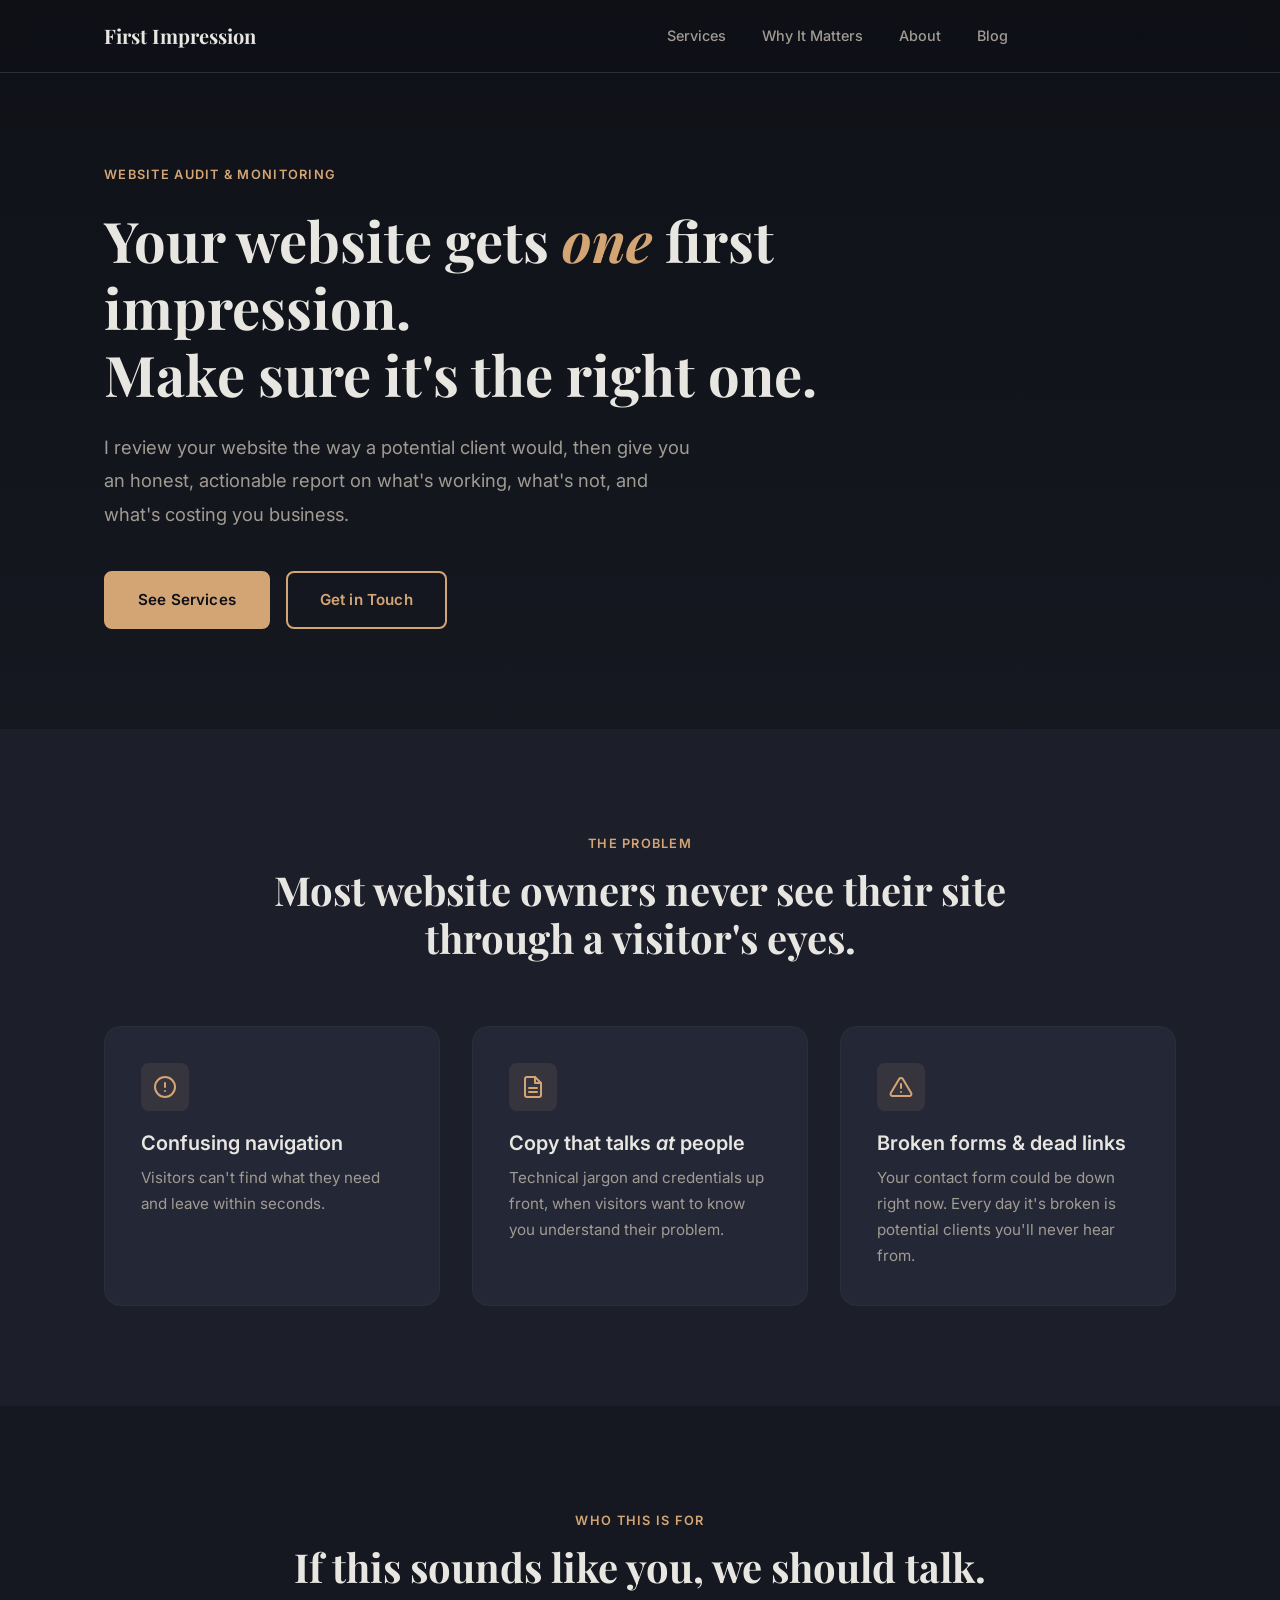
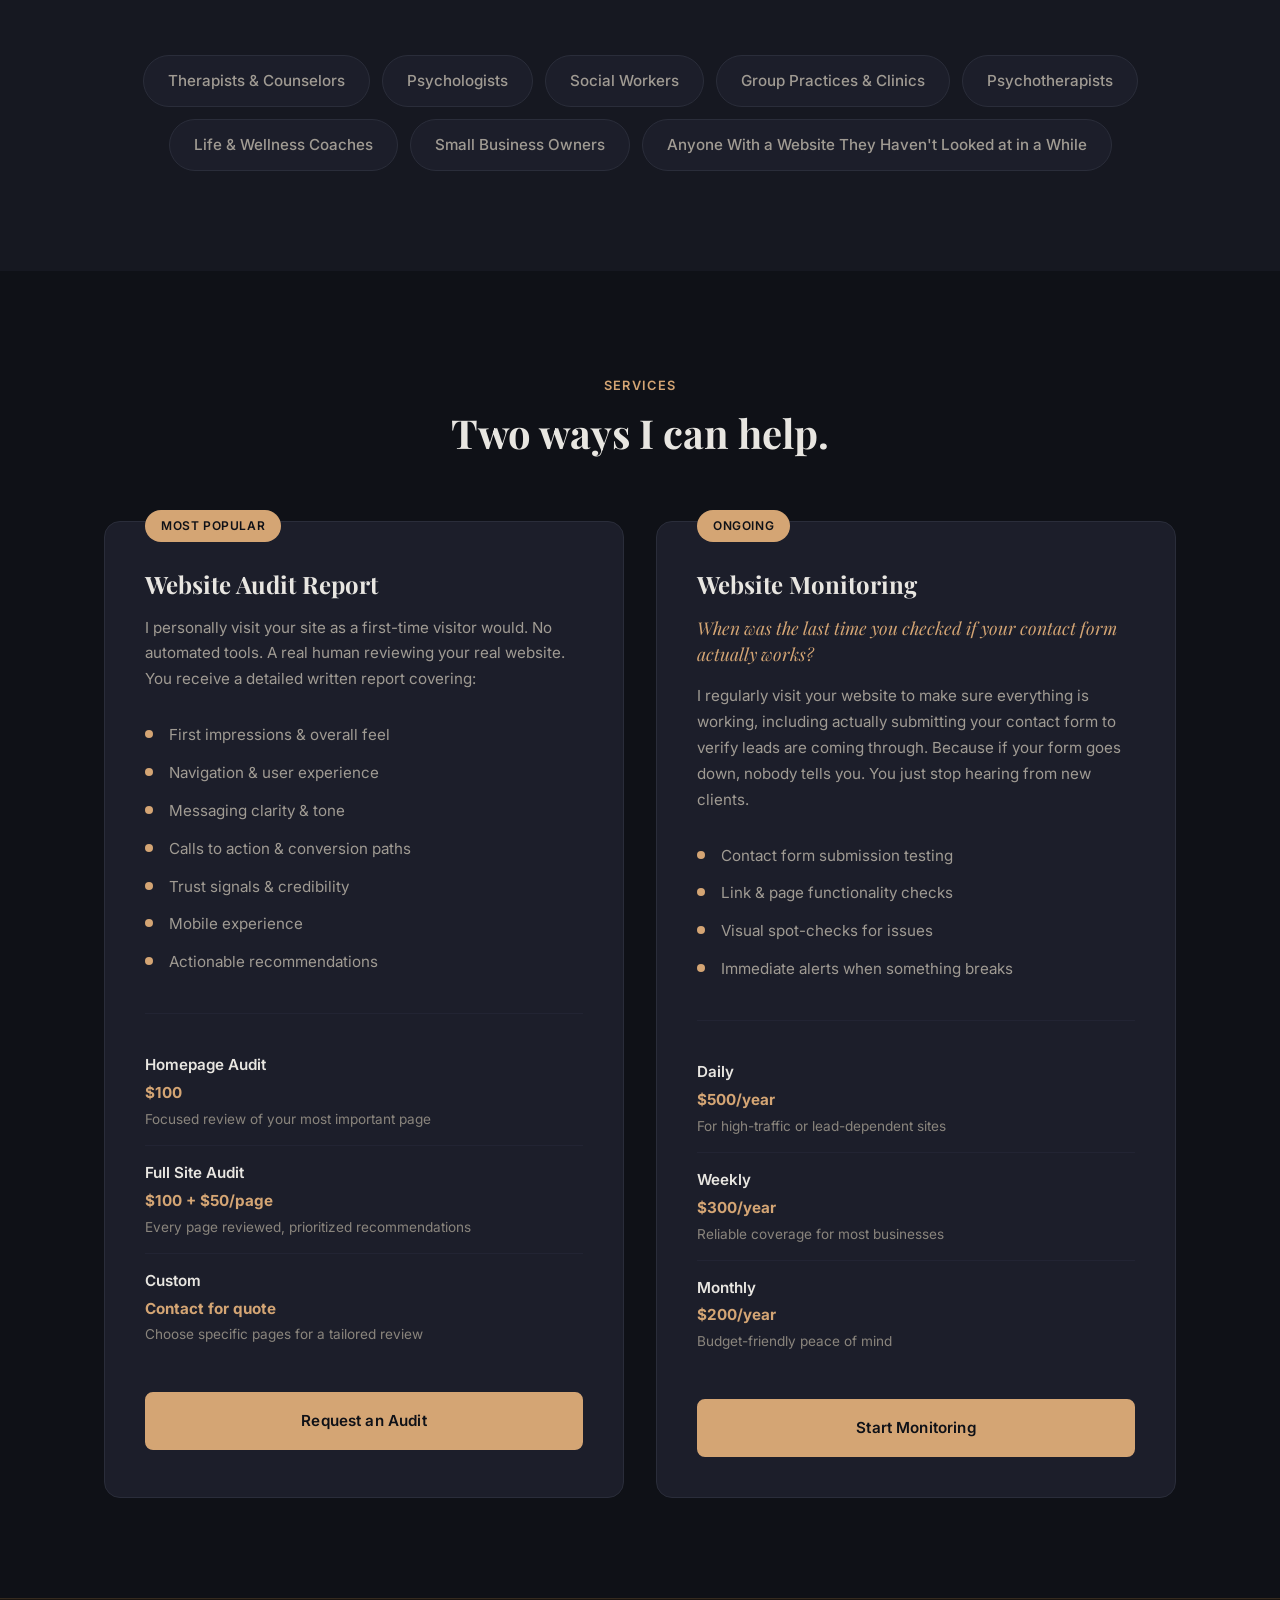
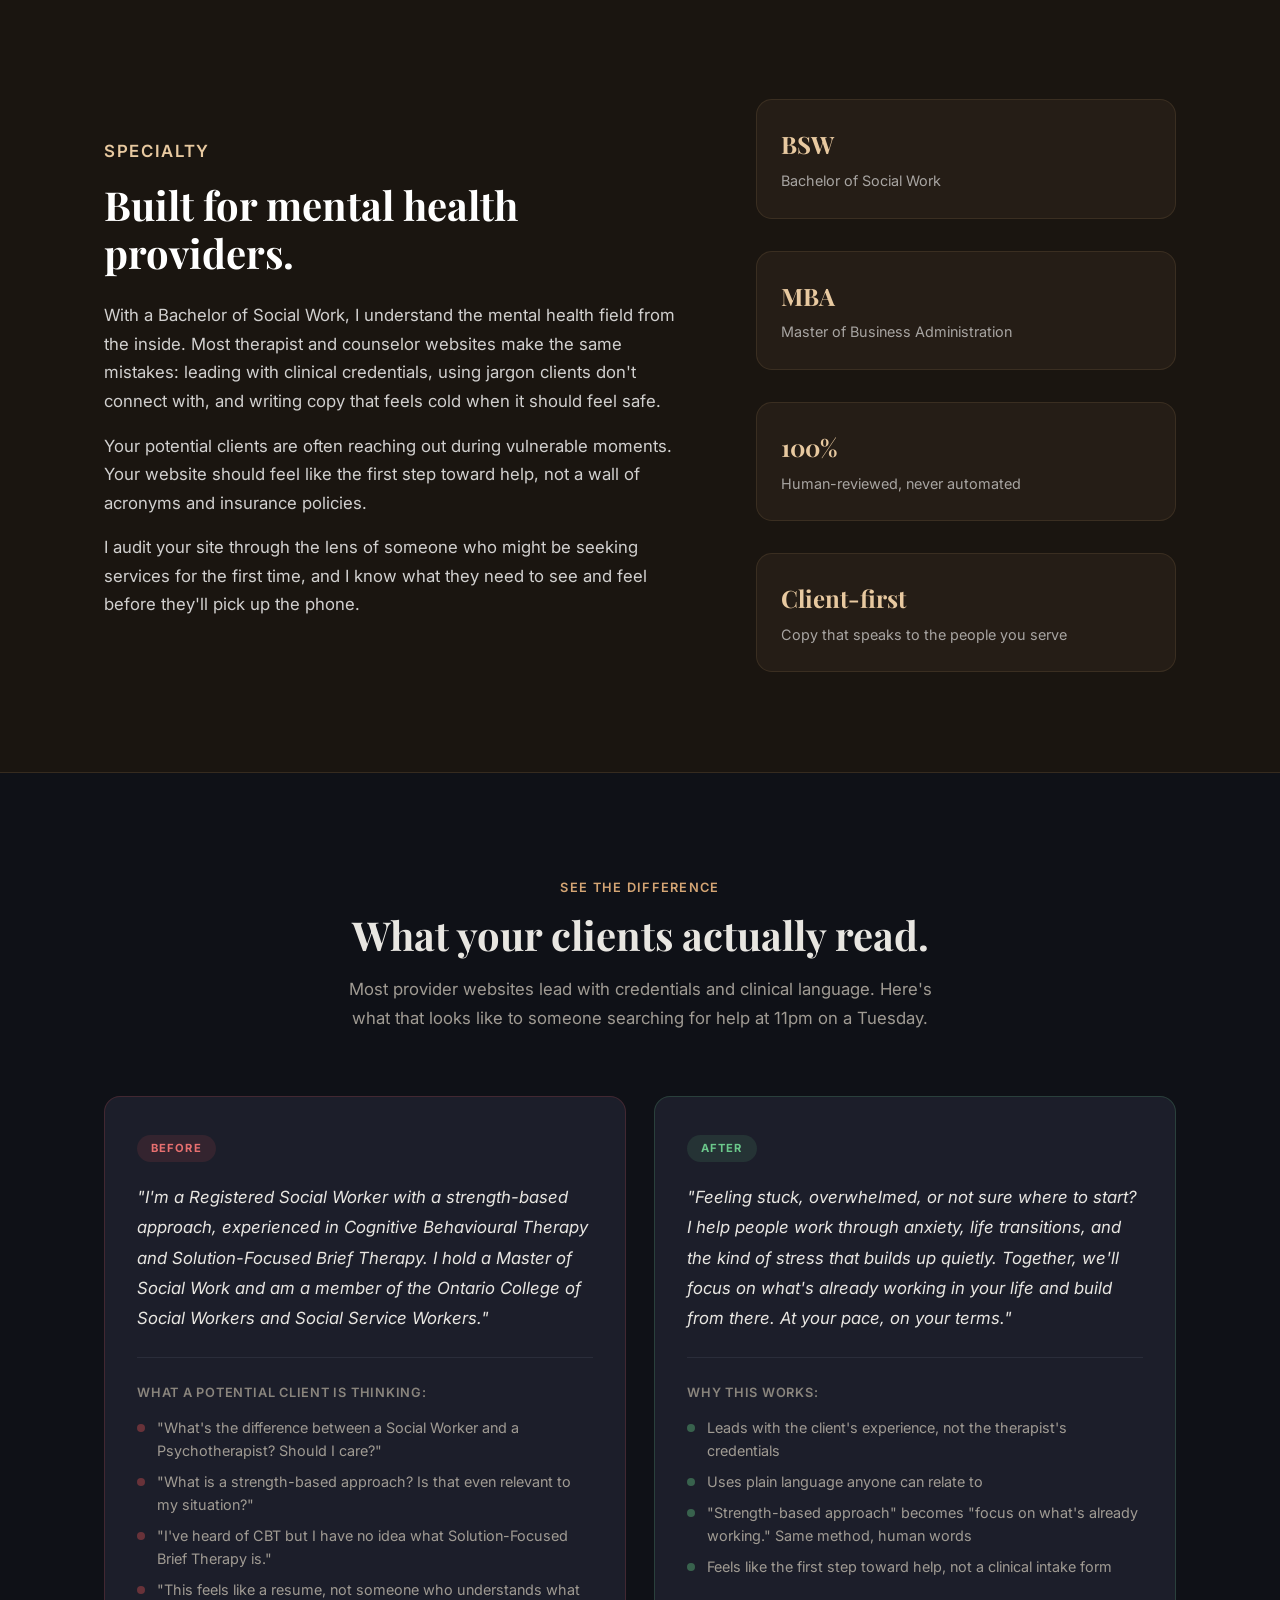
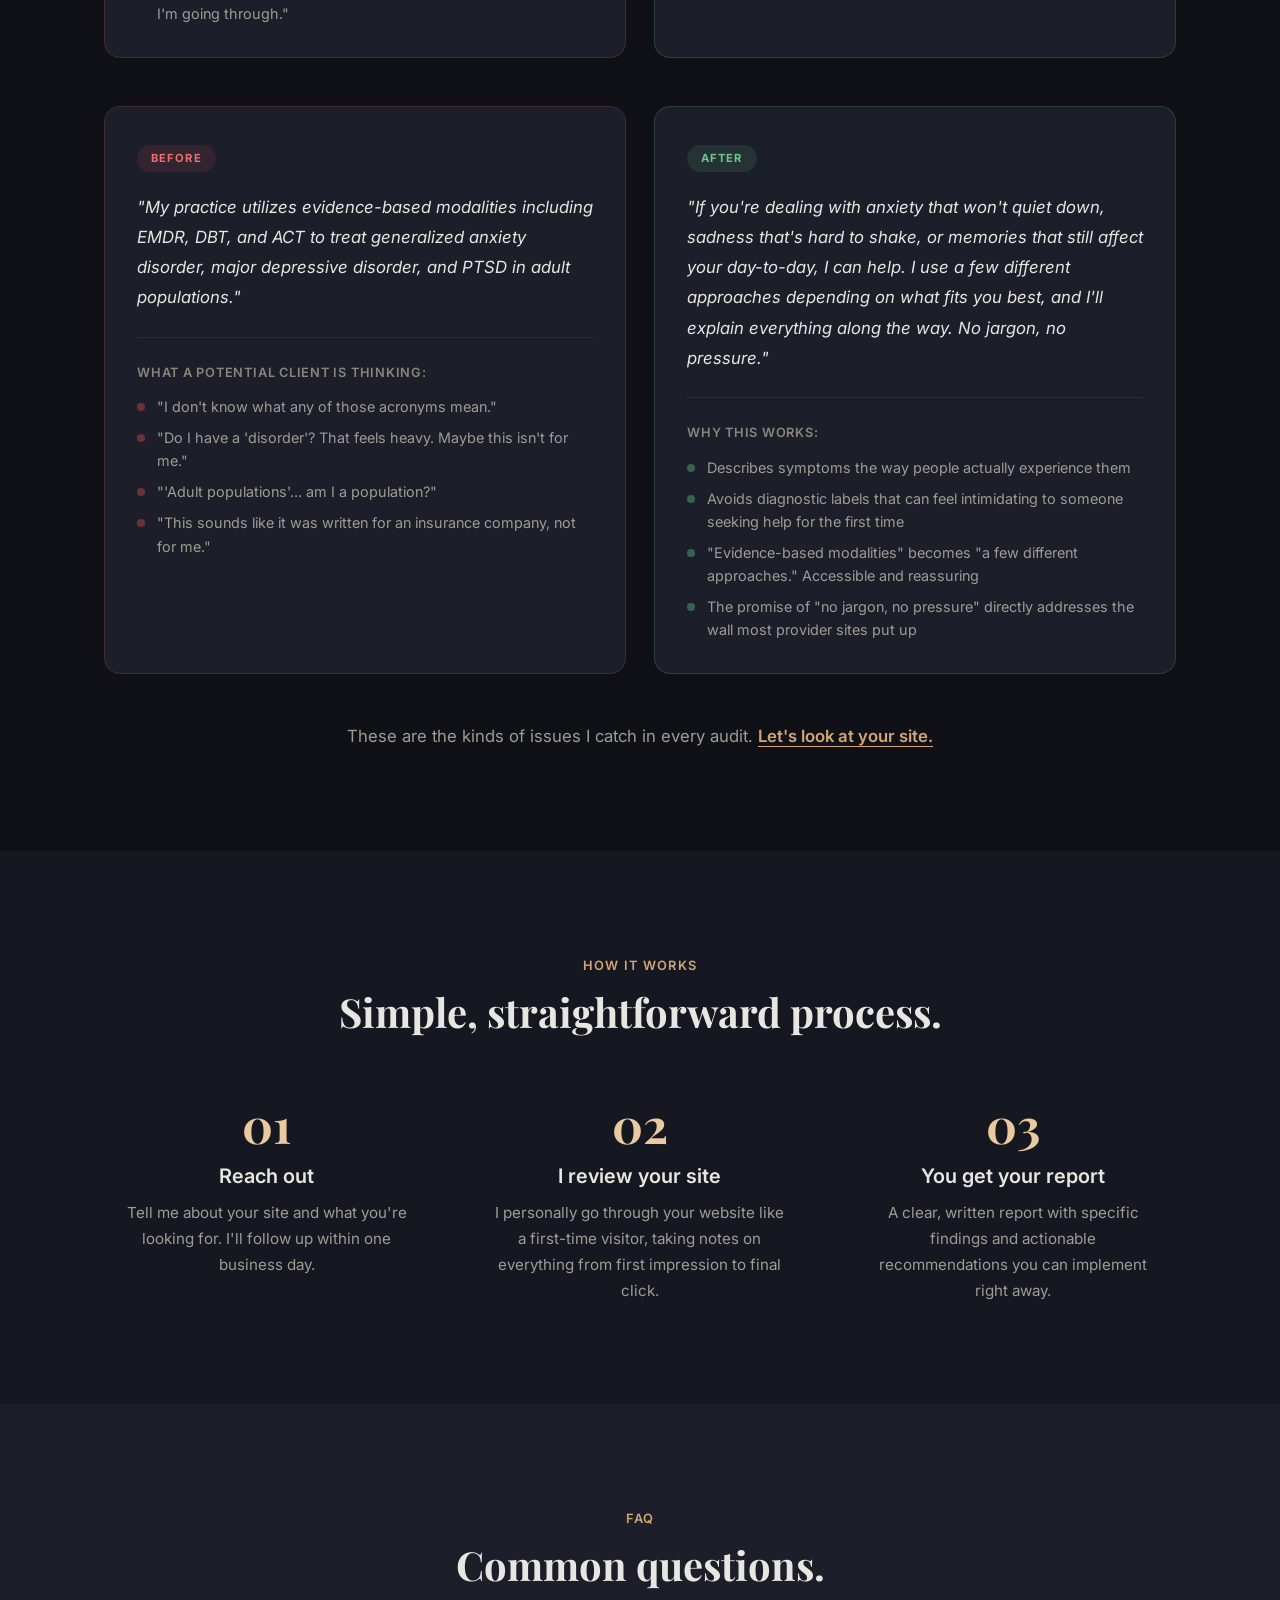
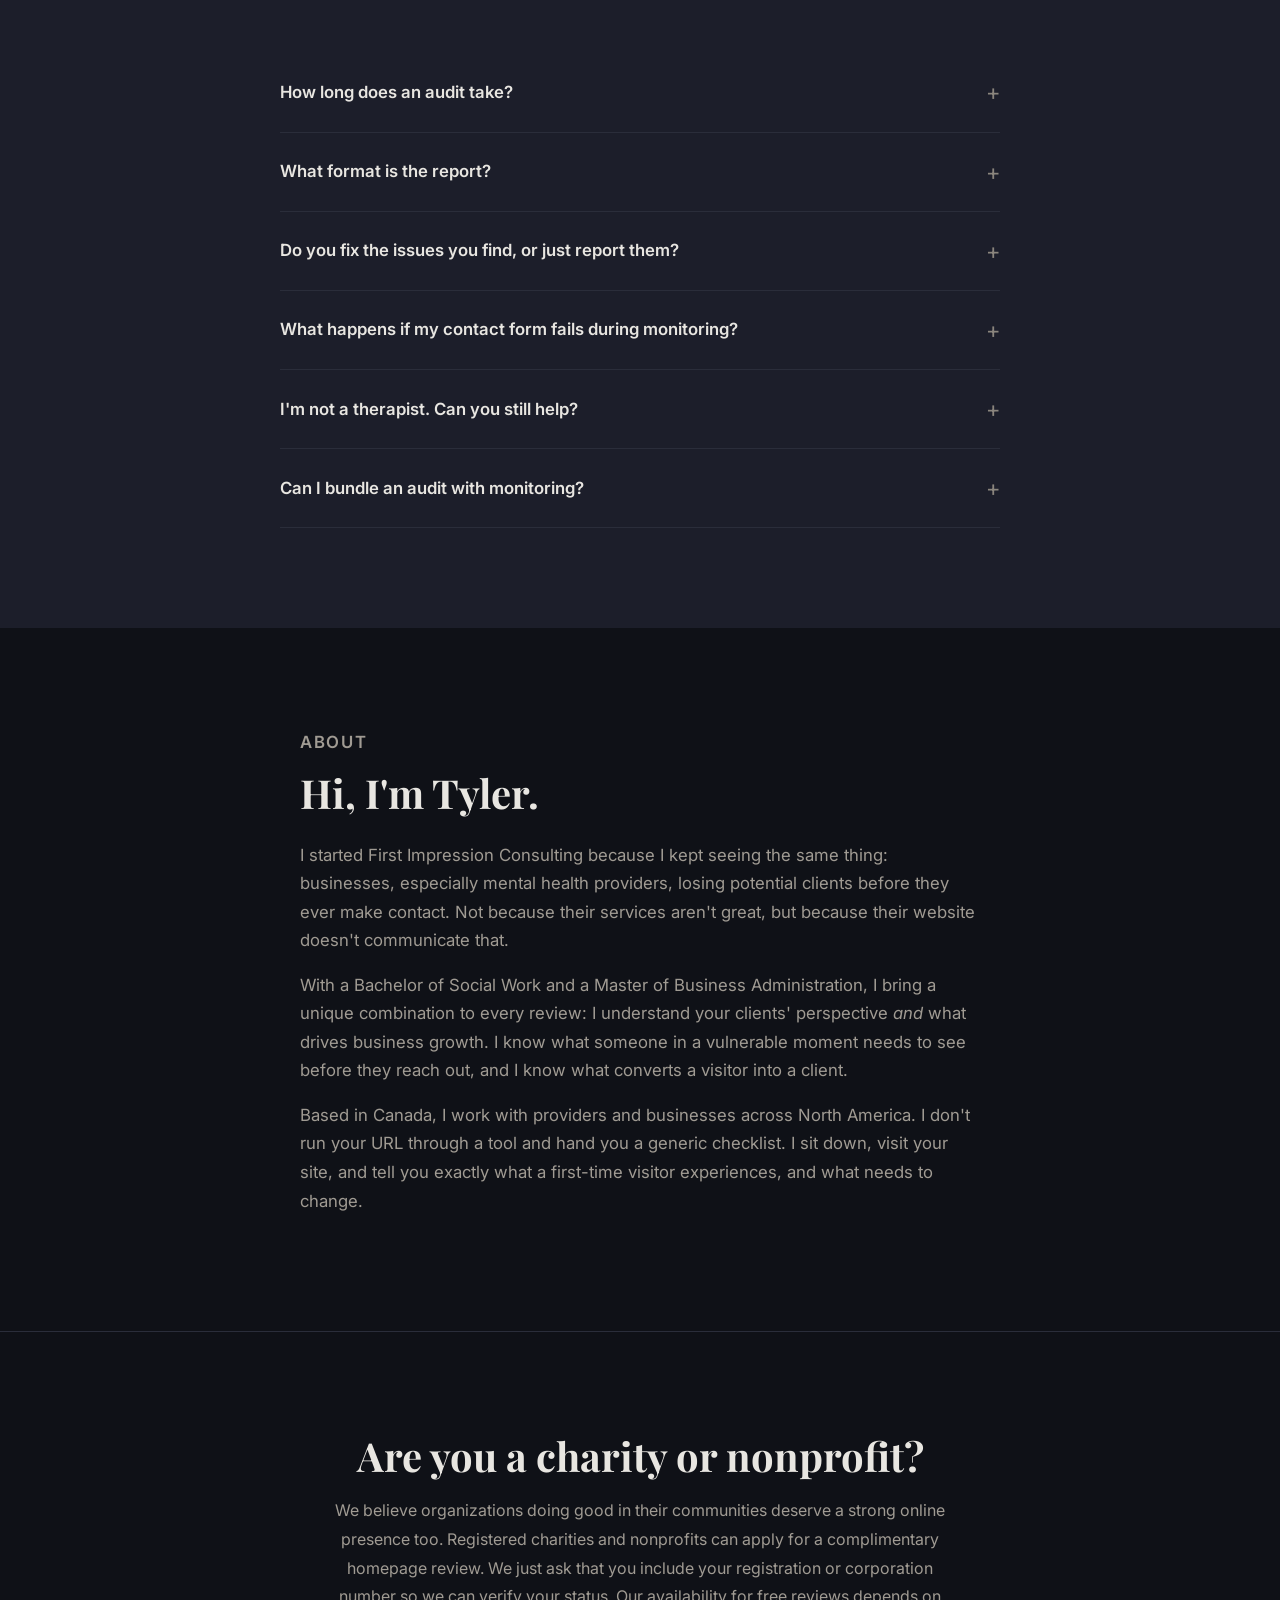
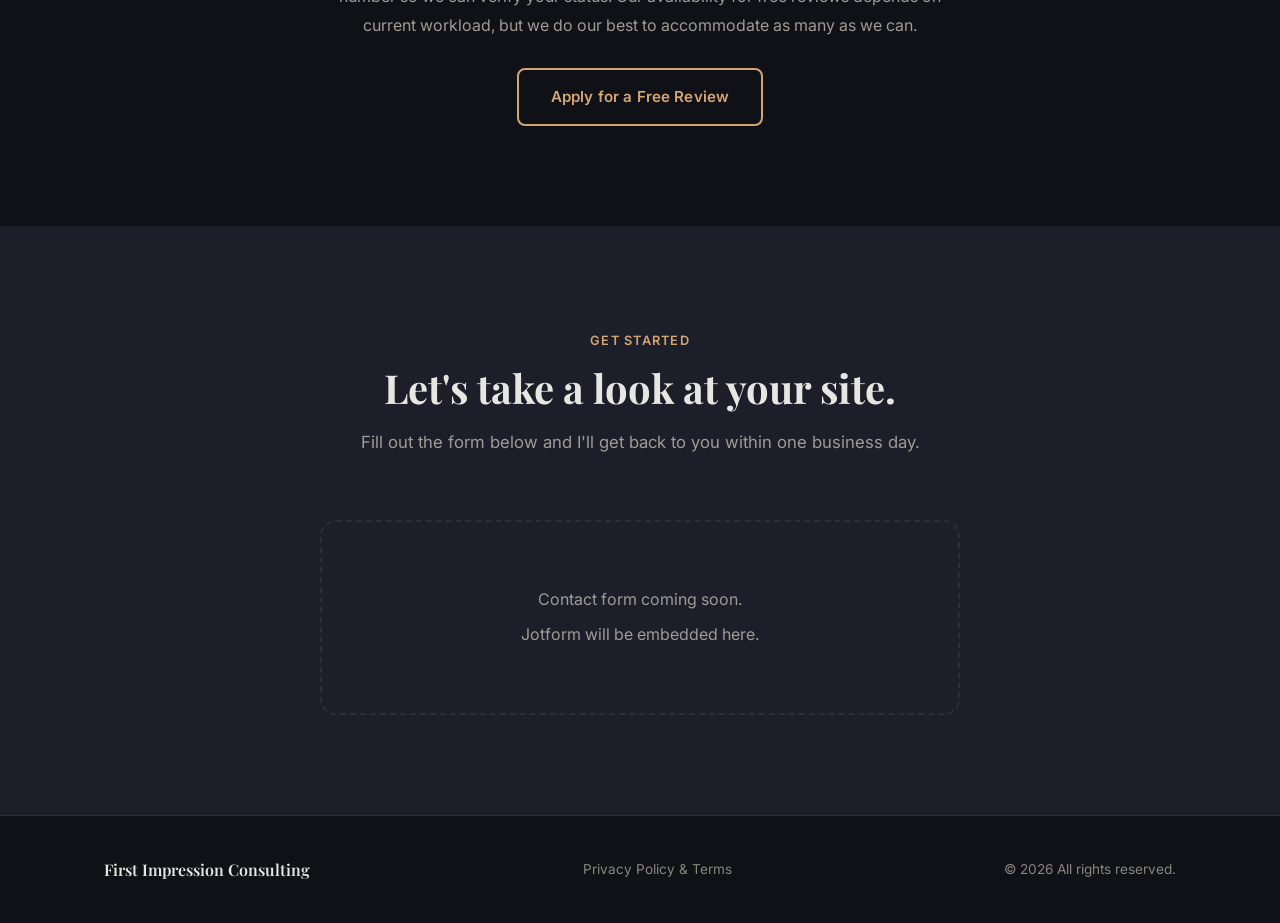
==== commit b1d955cd: "Remove blog dates and update contact form post title Removed date labels from blog cards and posts. " ====
--- a/index.html
+++ b/index.html
@@ -363,7 +363,7 @@
           <p class="section-label">About</p>
           <h2>Hi, I'm Tyler.</h2>
           <p>I started First Impression Consulting because I kept seeing the same thing: businesses, especially mental health providers, losing potential clients before they ever make contact. Not because their services aren't great, but because their website doesn't communicate that.</p>
-          <p>With a Bachelor of Social Work and a Master of Business Administration, I bring a rare combination to every review: I understand your clients' perspective <em>and</em> what drives business growth. I know what someone in a vulnerable moment needs to see before they reach out, and I know what converts a visitor into a client.</p>
+          <p>With a Bachelor of Social Work and a Master of Business Administration, I bring a unique combination to every review: I understand your clients' perspective <em>and</em> what drives business growth. I know what someone in a vulnerable moment needs to see before they reach out, and I know what converts a visitor into a client.</p>
           <p>Based in Canada, I work with providers and businesses across North America. I don't run your URL through a tool and hand you a generic checklist. I sit down, visit your site, and tell you exactly what a first-time visitor experiences, and what needs to change.</p>
         </div>
       </div>
